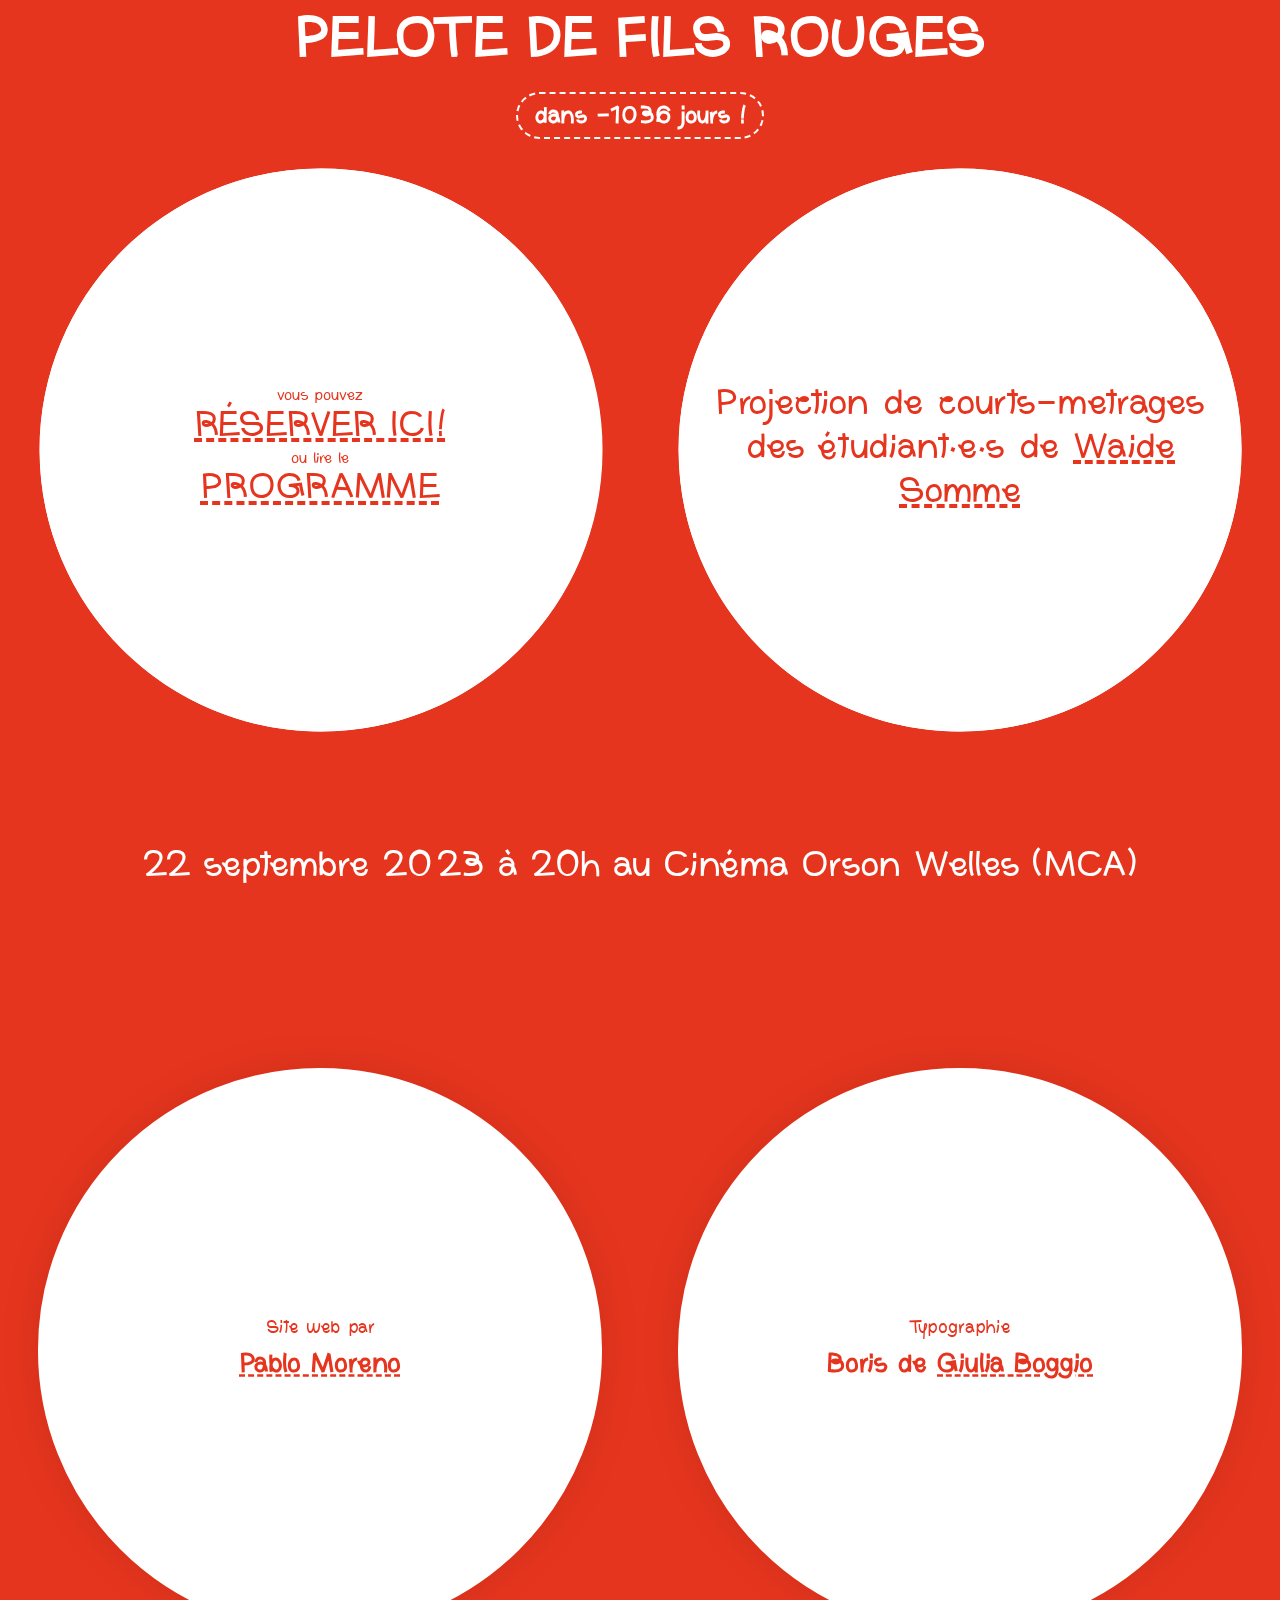
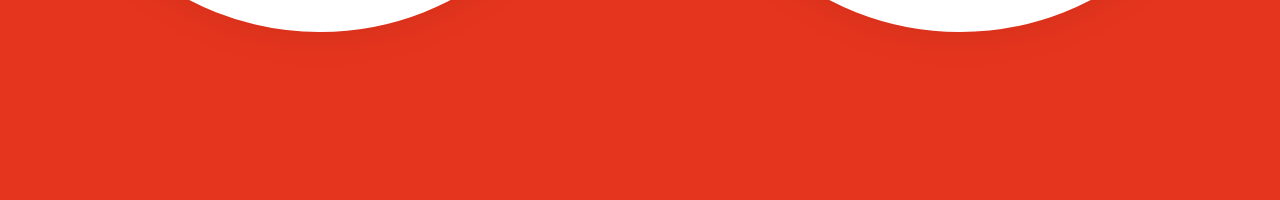
==== index.html @ 4835de4a "new" ====
<!DOCTYPE html>
<html lang="en">

<head>
    <meta charset="UTF-8">
    <meta http-equiv="X-UA-Compatible" content="IE=edge">
    <meta name="viewport" content="width=device-width, initial-scale=1.0">
    <title>Pelote de fils rouges</title>

    <link rel="stylesheet" href="assets/css/normalize.css">
    <link rel="stylesheet" href="assets/css/style.css">
</head>

<body>

    <div class="line one"></div>
    <div class="line two"></div>
    
    <!-- <div class="need-rotation">
        <img src="assets/rotate.png">
    </div> -->

    <h1><a href="#top">Pelote de fils rouges</a>
    <br>
    <span id="demo">dans <span id="count"></span> jours !</h1>

    <h2>
        22 septembre 2023 à 20h au <a href="https://goo.gl/maps/FtnqiNvVgiZJjsDT9">Cinéma Orson Welles (MCA)</a></h2>
    
    <div class="box overlayg">
    </div>

    <div class="box overlayd">
    </div>


    <div class="block big">

        <div class="cote gauche">
            vous pouvez <a href="https://www.eventbrite.fr/e/billets-carte-blanche-waide-somme-713005728327" target="_blank" style="font-size: 3vw;" id="rsvp">RÉSERVER ICI!</a> ou lire le <a style="font-size: 3vw;" id="prog">PROGRAMME</a>
        </div>
        <div class="cote droite">
            <p style="font-size: 3vw;">
                Projection de courts-metrages des étudiant·e·s de <a href="https://waide-somme.fr" target="_blank">Waide
                    Somme</a>
            </p>
        </div>

    </div>

    <div class="inside"></div>

    <div class="block final">

        <div class="cote gauche">
            <p>Site web par</p>
            <h4><a href="https://pablo.energy/" target="_blank">Pablo Moreno</a></h4>
 
        </div>
        <div class="cote droite ">
            <p>Typographie</p>
            <h4>Boris de <a href="https://giuliaboggio.xyz/" target="_blank">Giulia Boggio</a></h4>
        </div>

    </div>


    <script id="script" src="assets/js/script.js"></script>
    <script id="script" src="assets/js/import.js"></script>
    <script id="script" src="assets/js/mobile-height.js"></script>

</body>

</html>
---- assets/css/style.css ----
@font-face {
    font-family: 'boris';
    src: url('../fonts/boris-webfont.woff2') format('woff2'),
        url('../fonts/boris-webfont.woff') format('woff');
    font-weight: normal;
    font-style: normal;

}

:root {
    --spacing-l: 30px;
    --spacing-m: 20px;
    --spacing-s: 10px;

    --color-primary: #E6351E;

    --radius-soft: 10px;
    --radius-hard: 20px;

    --font-super: 4rem;
    --font-big: 1.7rem;
    --font-normal: 1.5rem;
    --font-small: 1.2rem;

}

html,
body,
div,
p {
    margin: 0;
    padding: 0;
    border: 0;
    outline: 0;
    vertical-align: baseline;
    /* scrollbar-width: none; */
    color: var(--color-primary);
}

body {
    background-color: var(--color-primary);
}

body::-webkit-scrollbar {
    /* display: none; */
}

html {
    text-rendering: optimizeLegibility;
    scroll-behavior: smooth;
    height: 100%;
    width: 100%;
    overflow: scroll;
    overflow-x: hidden;
    font-family: 'boris', Arial, Helvetica, sans-serif;
}

* {
    -webkit-box-sizing: border-box;
    box-sizing: border-box;
}

a {
    text-decoration: underline;
    color: inherit;
    display: inline;
    -webkit-text-decoration-style: dashed;
    text-decoration-style: dashed;
}

a:hover {
    color: inherit;
    -webkit-animation: clignottement .1s infinite linear;
    animation: clignottement .1s infinite linear;
}

@-webkit-keyframes clignottement {
    0% {
        color: var(--color-primary);
    }

    100% {
        color: white;
    }
}

@keyframes clignottement {
    0% {
        color: var(--color-primary);
    }

    100% {
        color: white;
    }
}


/* TITRES */
h1 {
    position: fixed;
    width: 100%;
    text-align: center;
    margin: 0;
    top: var(--spacing-s);
    text-transform: uppercase;
    color: white;
    text-decoration: none;
    z-index: 3;

    font-size: 4.5vw;

    text-shadow: 0 0 3px var(--color-primary);
}

h1>a,
h2>a {
    text-decoration: none;
}

h2 {
    position: fixed;
    width: 100%;
    text-align: center;
    margin: 0;
    bottom: var(--spacing-s);
    font-weight: 100;
    text-decoration: none;
    color: white;
    z-index: 3;

    font-size: 3vw;
    text-shadow: 0 0 2px var(--color-primary);

}

h3 {
    margin: 0;
    text-align: center;
    /* text-transform: uppercase; */
    font-size: 1.7rem;
}


h4 {
    margin: 0;
    text-align: center;
    font-size: 1.7rem;
}


/* MISCELANIOUS */
small {
    margin: 5px 0 var(--spacing-s) 0;
    border: 1px dashed var(--color-primary);
    border-radius: 999px;
    padding: 8px 10px 5px 10px;
    opacity: 1;
    text-align: center;
    max-width: 400px;

    font-size: 1rem;
}

P {
    text-align: center;
    width: 9 0%;
    font-size: 1.2rem;

}

.gauche img {
    width: 100%;
    border-radius: 50%;
    height: 100%;
    -o-object-fit: cover;
    object-fit: cover;
}

.filtre-nb {
    filter: grayscale(100%) sepia(100%) hue-rotate(300deg);
}

.center {
    text-align: center;
}

.mood {
    height: 15px;
    width: 15px;
    background-color: grey;
    border-radius: 50%;
}

.final p {
    margin-bottom: var(--spacing-s) !important;
}

#demo {
    font-size: 1.5rem !important;
    border: 2px dashed white;
    border-radius: 999px;
    padding: 11px 16px 8px 16px;
    font-size: 3vw;
    margin: 20px 0;
    z-index: 1;
    text-transform: lowercase !important;

    background-color: var(--color-primary);
    box-shadow: 0 0 3px var(--color-primary);

}

/* OVERLAYS */
.box {
    margin: auto;
    position: fixed;
    width: 50vw;
    height: calc(var(--vh, 1vh) * 100);
    display: -webkit-box;
    display: -ms-flexbox;
    display: flex;
    background-color: transparent;
    -webkit-box-align: center;
    -ms-flex-align: center;
    align-items: center;
    pointer-events: none;

    background-image: url(../red_vert.svg);
    background-position: center;
    background-size: cover;

    z-index: 2;

}

.hide {
    display: none;
}

.show {
    display: block !important;
}

.overlayd {
    right: 0;
    width: calc(50vw + 1px);
}

.overlayg {
    left: 0;
    width: calc(50vw + 1px);
}



/* BLOCKS */

.block {
    display: -webkit-box;
    display: -ms-flexbox;
    display: flex;
    height: calc(var(--vh, 1vh) * 100);
    width: 100vw;

    -ms-flex-line-pack: center;

    align-content: center;

    -ms-flex-pack: distribute;

    justify-content: space-around;
    -webkit-box-align: center;
    -ms-flex-align: center;
    align-items: center;

    z-index: 1;
    position: relative;
}

.cote {
    height: 44vw;
    width: 44vw;
    display: -webkit-box;
    display: -ms-flexbox;
    display: flex;
    -webkit-box-orient: vertical;
    -webkit-box-direction: normal;
    -ms-flex-direction: column;
    flex-direction: column;
    -webkit-box-align: center;
    -ms-flex-align: center;
    align-items: center;
    -webkit-box-pack: center;
    -ms-flex-pack: center;
    justify-content: center;
    border-radius: 50%;
    background-color: white;
    border: 2px solid white;
    -webkit-box-shadow: 0 0px 40px hsla(0, 0%, 0%, 0.1);
    box-shadow: 0 0px 40px hsla(0, 0%, 0%, 0.1);

}

.gauche {}

.droite {
    padding: 30px;
}

.turn {
    -webkit-animation: tourning 4s linear infinite;
    animation: tourning 4s linear infinite;
}

@-webkit-keyframes tourning {
    0% {
        -webkit-transform: rotate(0);
        transform: rotate(0);
    }

    100% {
        -webkit-transform: rotate(360deg);
        transform: rotate(360deg);
    }
}

@keyframes tourning {
    0% {
        -webkit-transform: rotate(0);
        transform: rotate(0);
    }

    100% {
        -webkit-transform: rotate(360deg);
        transform: rotate(360deg);
    }
}


/* LIGNES */

.line {
    position: fixed;
    z-index: 0;
    height: calc(var(--vh, 1vh) * 100);
    width: 2px;
    top: 0;
    /* background-color: white; */
    border: 1.5px dashed white;

    /* display: none; */
}

.one {
    top: 0;
    left: 25vw;
}

.two {
    top: 0;
    right: 25vw;
}

.three {
    height: 2px;
    width: 100vw;
    top: calc(var(--vh, 1vh) * 50);
    left: 0;
}


/* ROTATION SCREEN */
.need-rotation {
    position: fixed;
    width: 100vw;
    height: calc(var(--vh, 1vh) * 100);
    background-color: rgba(0, 0, 0, 0.8);
    -webkit-backdrop-filter: blur(10px);
    backdrop-filter: blur(10px);
    -webkit-box-align: center;
    -ms-flex-align: center;
    align-items: center;
    display: -webkit-box;
    display: -ms-flexbox;
    display: flex;
    -webkit-box-pack: center;
    -ms-flex-pack: center;
    justify-content: center;
    z-index: 999;

    display: none;
}

.need-rotation img {
    width: 50%;
    max-width: 180px;
}




@media screen and (max-width: 750px) and (orientation:portrait) {
    .need-rotation {
        display: -webkit-box !important;
        display: -ms-flexbox !important;
        display: flex !important;
    }
}

@media screen and (max-width: 750px) and (orientation:landscape) {
    .need-rotation {
        display: none !important;
    }
}



.options {
    position: fixed;
    top: 10px;
    left: 10px;
    background-color: rgba(255, 255, 255, 0.584);
    border: 2px solid grey;
    z-index: 999;
    padding: 5px;
    color: black;
    font-family: sans-serif;
    font-size: 70%;
    opacity: .6;
    border-radius: 5px;

    display: flex;
    flex-direction: column;
    gap: 5px;
}

#close {
    position: absolute;
    right: 5px;
    top: 5px;
}

#close:hover {
    text-decoration: underline;
    cursor: pointer;
}

.options:hover {
    opacity: 1;
}
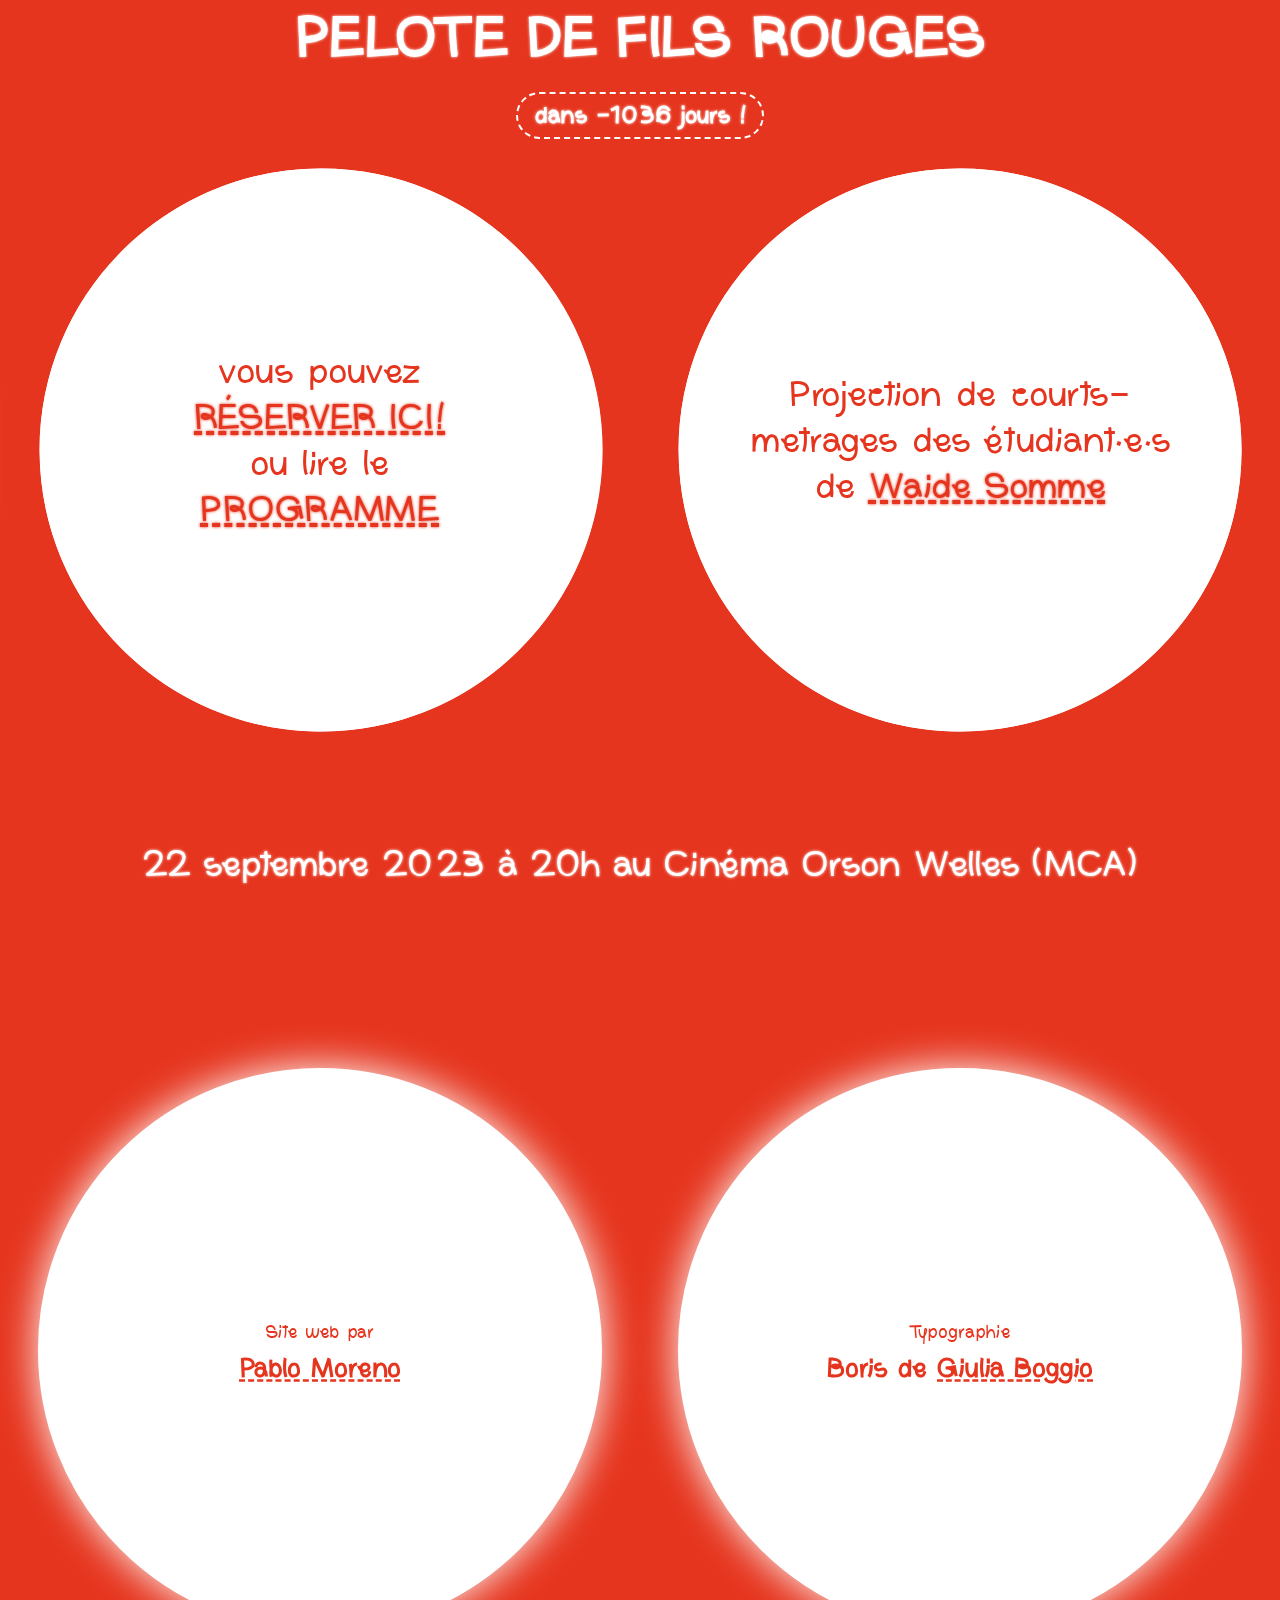
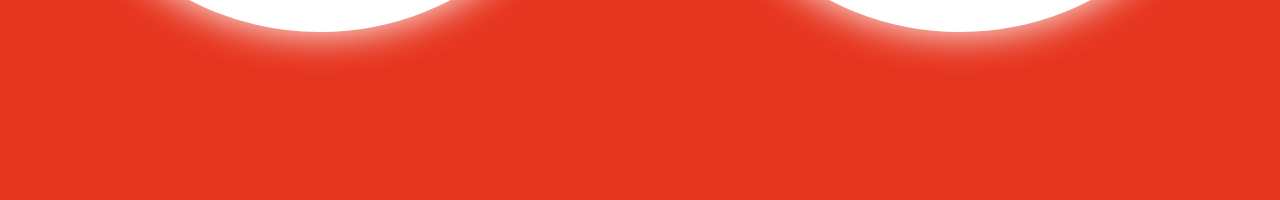
==== commit b48ad4b9: "updatede" ====
--- a/index.html
+++ b/index.html
@@ -5,57 +5,78 @@
     <meta charset="UTF-8">
     <meta http-equiv="X-UA-Compatible" content="IE=edge">
     <meta name="viewport" content="width=device-width, initial-scale=1.0">
-    <title>Pelote de fils rouges</title>
+
+    <title>Pelote de Fils Rouges</title>
+    <meta name="title" content="Pelote de Fils Rouges">
+    <meta name="description" content="Projection de courts-metrages des étudiant·e·s de Waide Somme le 22/09/23 à la MCA d'Amiens.">
+    <meta name="author" content="Pablo Moreno">
+    <link rel="canonical" href="https://fils-rouges.online">
+
+    <link rel="apple-touch-icon" sizes="180x180" href="/apple-touch-icon.png">
+    <link rel="icon" type="image/png" sizes="32x32" href="/favicon-32x32.png">
+    <link rel="icon" type="image/png" sizes="16x16" href="/favicon-16x16.png">
+    <link rel="manifest" href="/site.webmanifest">
+    <link rel="mask-icon" href="/safari-pinned-tab.svg" color="#5bbad5">
+    <meta name="msapplication-TileColor" content="#da532c">
+    <meta name="theme-color" content="#ffffff">
 
     <link rel="stylesheet" href="assets/css/normalize.css">
     <link rel="stylesheet" href="assets/css/style.css">
+
+    <script data-goatcounter="https://fils-rouges.goatcounter.com/count" async src="//gc.zgo.at/count.js"></script>
 </head>
 
 <body>
 
+    <div class="box overlayg"></div>
+    <div class="box overlayd"></div>
     <div class="line one"></div>
     <div class="line two"></div>
-    
-    <!-- <div class="need-rotation">
+
+    <div class="need-rotation">
         <img src="assets/rotate.png">
-    </div> -->
+    </div>
 
-    <h1><a href="#top">Pelote de fils rouges</a>
-    <br>
-    <span id="demo">dans <span id="count"></span> jours !</h1>
+    <h1>
+        <a href="#top">Pelote de fils rouges</a>
+        <br>
+        <span id="demo">dans <span id="count"></span> jours !
+    </h1>
 
     <h2>
-        22 septembre 2023 à 20h au <a href="https://goo.gl/maps/FtnqiNvVgiZJjsDT9">Cinéma Orson Welles (MCA)</a></h2>
-    
-    <div class="box overlayg">
-    </div>
+        22 septembre 2023 à 20h au <a href="https://goo.gl/maps/FtnqiNvVgiZJjsDT9">Cinéma Orson Welles (MCA)</a>
+    </h2>
 
-    <div class="box overlayd">
+    <div class="block big">
+        <div class="cote gauche">
+            <p style="font-size: 3vw;"> vous pouvez
+                <br> <a href="https://www.eventbrite.fr/e/billets-carte-blanche-waide-somme-713005728327" target="_blank" style="font-size: 3vw;" id="rsvp">RÉSERVER ICI!</a> 
+                <br> ou lire le 
+                <br> <a style="font-size: 3vw;" id="prog">PROGRAMME</a>
+            </p>
+        </div>
+
+        <div class="cote droite">
+            <p style="font-size: 3vw;">
+                Projection de courts-metrages des étudiant·e·s de <a href="https://waide-somme.fr" target="_blank">Waide Somme</a>
+            </p>
+        </div>
     </div>
 
 
-    <div class="block big">
 
-        <div class="cote gauche">
-            vous pouvez <a href="https://www.eventbrite.fr/e/billets-carte-blanche-waide-somme-713005728327" target="_blank" style="font-size: 3vw;" id="rsvp">RÉSERVER ICI!</a> ou lire le <a style="font-size: 3vw;" id="prog">PROGRAMME</a>
-        </div>
-        <div class="cote droite">
-            <p style="font-size: 3vw;">
-                Projection de courts-metrages des étudiant·e·s de <a href="https://waide-somme.fr" target="_blank">Waide
-                    Somme</a>
-            </p>
-        </div>
-
-    </div>
 
     <div class="inside"></div>
+
+
+
 
     <div class="block final">
 
         <div class="cote gauche">
             <p>Site web par</p>
             <h4><a href="https://pablo.energy/" target="_blank">Pablo Moreno</a></h4>
- 
+
         </div>
         <div class="cote droite ">
             <p>Typographie</p>
--- a/assets/css/style.css
+++ b/assets/css/style.css
@@ -13,6 +13,7 @@
     --spacing-s: 10px;
 
     --color-primary: #E6351E;
+    --color-secondary: white;
 
     --radius-soft: 10px;
     --radius-hard: 20px;
@@ -74,13 +75,22 @@
     animation: clignottement .1s infinite linear;
 }
 
+p {
+    text-align: center;
+    width: 90%;
+    font-size: 1.2rem;
+    line-height: 1.2;
+    margin: 8px 0 20px 0;
+}
+
+
 @-webkit-keyframes clignottement {
     0% {
         color: var(--color-primary);
     }
 
     100% {
-        color: white;
+        color: var(--color-secondary);
     }
 }
 
@@ -90,7 +100,7 @@
     }
 
     100% {
-        color: white;
+        color: var(--color-secondary);
     }
 }
 
@@ -103,13 +113,14 @@
     margin: 0;
     top: var(--spacing-s);
     text-transform: uppercase;
-    color: white;
+    color: var(--color-secondary);
     text-decoration: none;
     z-index: 3;
 
     font-size: 4.5vw;
 
     text-shadow: 0 0 3px var(--color-primary);
+    text-shadow: 0 0 3px var(--color-secondary);
 }
 
 h1>a,
@@ -125,12 +136,13 @@
     bottom: var(--spacing-s);
     font-weight: 100;
     text-decoration: none;
-    color: white;
+    color: var(--color-secondary);
     z-index: 3;
 
     font-size: 3vw;
     text-shadow: 0 0 2px var(--color-primary);
 
+    text-shadow: 0 0 3px var(--color-secondary);
 }
 
 h3 {
@@ -149,9 +161,13 @@
 
 
 /* MISCELANIOUS */
+.big a {
+    text-shadow: 0 0 3px var(--color-primary);
+}
+
 small {
-    margin: 5px 0 var(--spacing-s) 0;
-    border: 1px dashed var(--color-primary);
+    /*! margin: 5px 0 var(--spacing-s) 0; */
+    /* border: 1px dashed var(--color-primary); */
     border-radius: 999px;
     padding: 8px 10px 5px 10px;
     opacity: 1;
@@ -161,10 +177,18 @@
     font-size: 1rem;
 }
 
-P {
-    text-align: center;
-    width: 9 0%;
-    font-size: 1.2rem;
+.lien {
+    margin-top: 5px;
+    border: 1px dashed var(--color-primary);
+    border-radius: 999px;
+    padding: 5px 10px 4px 10px;
+    text-decoration: none;
+    display: none;
+}
+
+.lien:hover {
+    background-color: var(--color-primary);
+    color: var(--color-secondary);
 
 }
 
@@ -197,7 +221,7 @@
 
 #demo {
     font-size: 1.5rem !important;
-    border: 2px dashed white;
+    border: 2px dashed var(--color-secondary);
     border-radius: 999px;
     padding: 11px 16px 8px 16px;
     font-size: 3vw;
@@ -206,7 +230,7 @@
     text-transform: lowercase !important;
 
     background-color: var(--color-primary);
-    box-shadow: 0 0 3px var(--color-primary);
+    text-shadow: 0 0 3px var(--color-secondary);
 
 }
 
@@ -275,6 +299,7 @@
 
     z-index: 1;
     position: relative;
+    /*! text-shadow: 0 0 1px red; */
 }
 
 .cote {
@@ -294,17 +319,19 @@
     -ms-flex-pack: center;
     justify-content: center;
     border-radius: 50%;
-    background-color: white;
-    border: 2px solid white;
+    background-color: var(--color-secondary);
+    border: 2px solid var(--color-secondary);
     -webkit-box-shadow: 0 0px 40px hsla(0, 0%, 0%, 0.1);
-    box-shadow: 0 0px 40px hsla(0, 0%, 0%, 0.1);
-
+    box-shadow: 0 0px 40px var(--color-secondary);
+
+    /*! text-shadow: 0 0 3px var(--color-secondary); */
+    /*! filter: blur(0px); */
 }
 
 .gauche {}
 
 .droite {
-    padding: 30px;
+    padding: 20px;
 }
 
 .turn {
@@ -345,8 +372,8 @@
     height: calc(var(--vh, 1vh) * 100);
     width: 2px;
     top: 0;
-    /* background-color: white; */
-    border: 1.5px dashed white;
+    /* background-color: var(--color-secondary); */
+    border: 1.5px dashed var(--color-secondary);
 
     /* display: none; */
 }
@@ -398,7 +425,6 @@
 
 
 
-
 @media screen and (max-width: 750px) and (orientation:portrait) {
     .need-rotation {
         display: -webkit-box !important;
@@ -411,40 +437,8 @@
     .need-rotation {
         display: none !important;
     }
-}
-
-
-
-.options {
-    position: fixed;
-    top: 10px;
-    left: 10px;
-    background-color: rgba(255, 255, 255, 0.584);
-    border: 2px solid grey;
-    z-index: 999;
-    padding: 5px;
-    color: black;
-    font-family: sans-serif;
-    font-size: 70%;
-    opacity: .6;
-    border-radius: 5px;
-
-    display: flex;
-    flex-direction: column;
-    gap: 5px;
-}
-
-#close {
-    position: absolute;
-    right: 5px;
-    top: 5px;
-}
-
-#close:hover {
-    text-decoration: underline;
-    cursor: pointer;
-}
-
-.options:hover {
-    opacity: 1;
-}+    #demo {
+        font-size: 1.1rem !important;
+    }
+    
+}
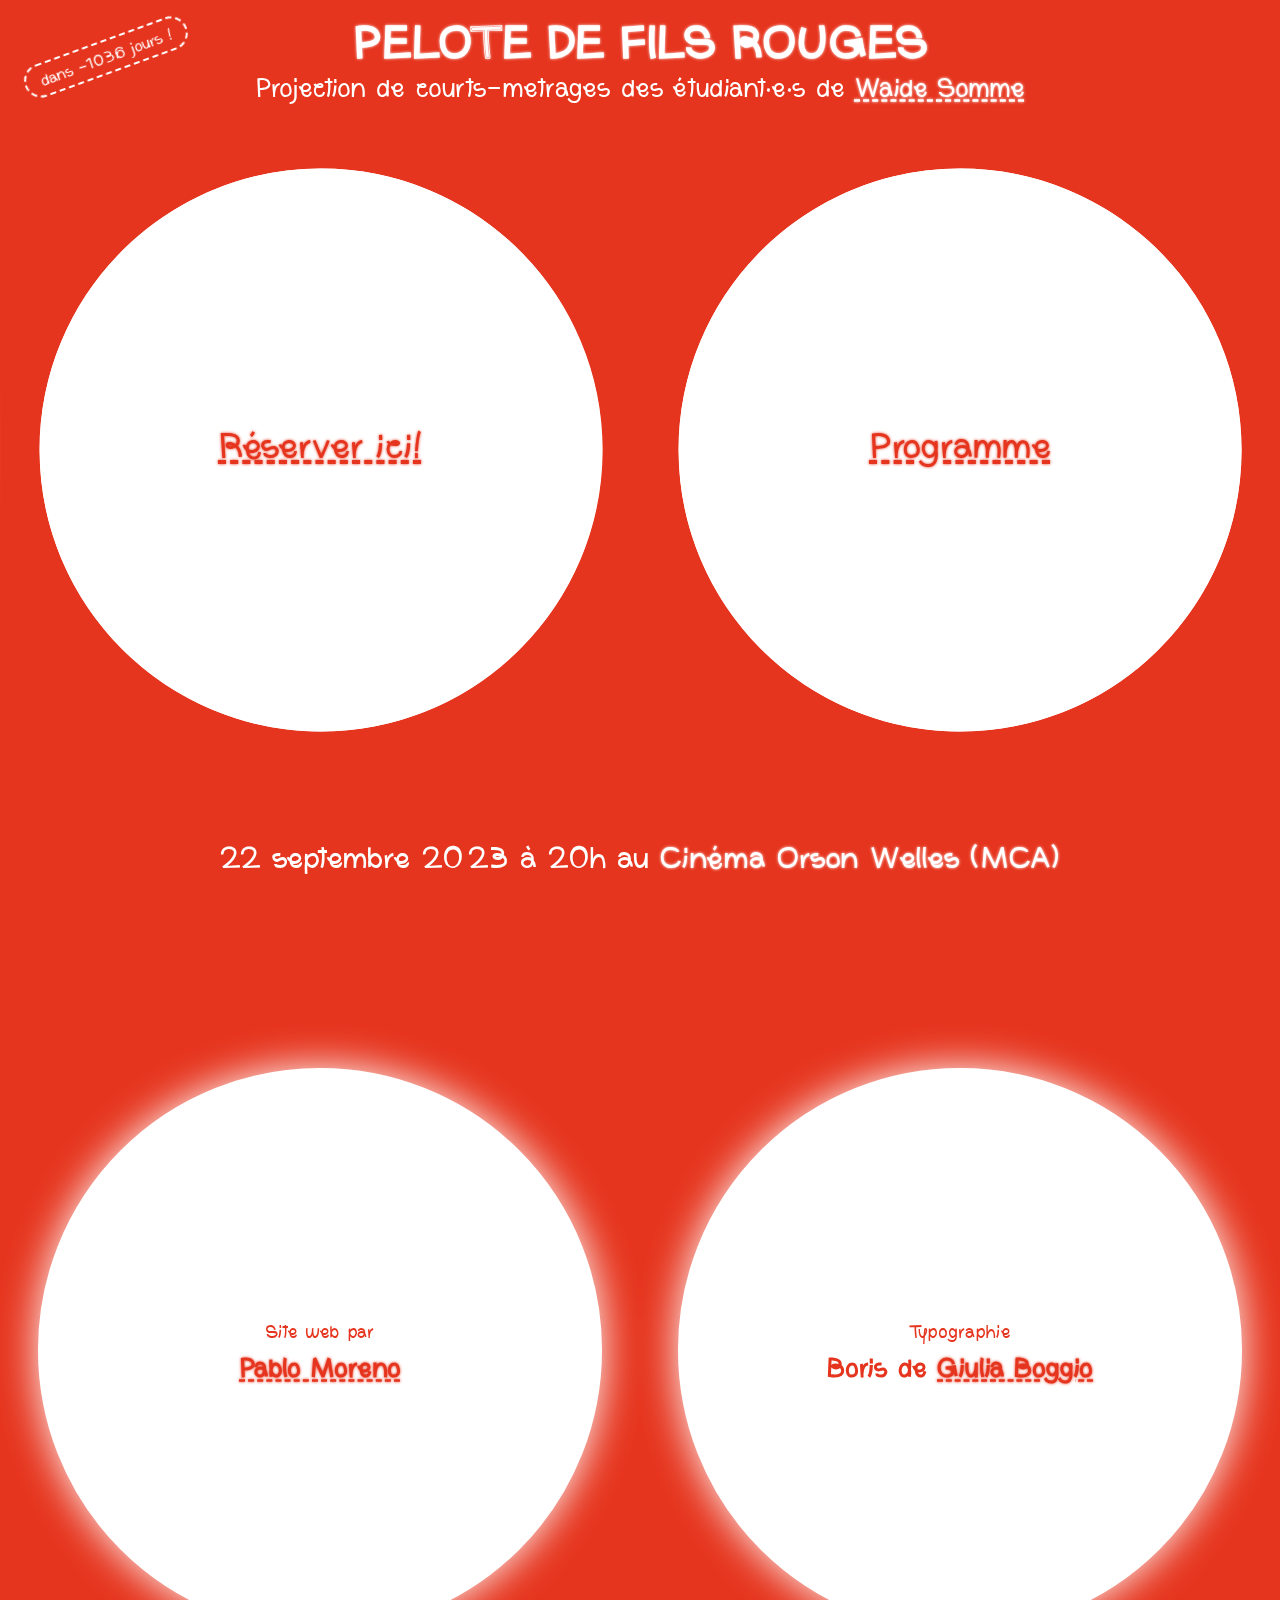
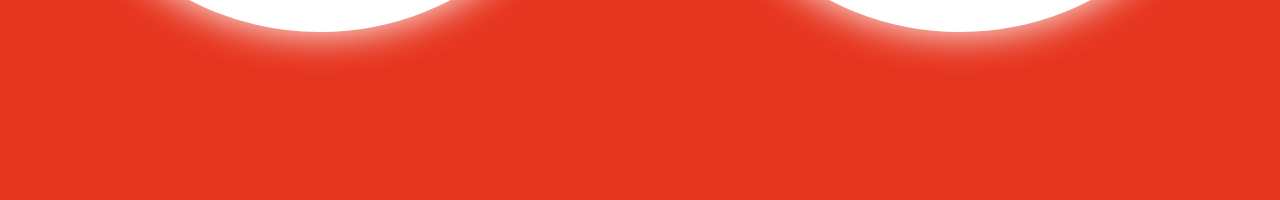
==== commit 3962d3db: "upload" ====
--- a/index.html
+++ b/index.html
@@ -8,7 +8,8 @@
 
     <title>Pelote de Fils Rouges</title>
     <meta name="title" content="Pelote de Fils Rouges">
-    <meta name="description" content="Projection de courts-metrages des étudiant·e·s de Waide Somme le 22/09/23 à la MCA d'Amiens.">
+    <meta name="description"
+        content="Projection de courts-metrages des étudiant·e·s de Waide Somme le 22/09/23 à la MCA d'Amiens.">
     <meta name="author" content="Pablo Moreno">
     <link rel="canonical" href="https://fils-rouges.online">
 
@@ -33,43 +34,45 @@
     <div class="line one"></div>
     <div class="line two"></div>
 
-    <div class="need-rotation">
-        <img src="assets/rotate.png">
+    <span id="demo">dans <span id="count"></span> jours !</span>
+
+    <a class="close">⟡</a>
+
+    <div class="infoRotation">
+        <span>Pour voir les informations</span>
+        <img src="assets/rotateRED.png">
     </div>
 
-    <h1>
-        <a href="#top">Pelote de fils rouges</a>
-        <br>
-        <span id="demo">dans <span id="count"></span> jours !
-    </h1>
+    <div class="programme">
+        <h1 id="titreProg"><a>Pelote de fils rouges</a></h1>
+        <span>Programme de la séance</span>
+        <div class="table"></div>
+    </div>
 
-    <h2>
-        22 septembre 2023 à 20h au <a href="https://goo.gl/maps/FtnqiNvVgiZJjsDT9">Cinéma Orson Welles (MCA)</a>
+    <div class="topHead">
+        <h1><a href="#top">Pelote de fils rouges</a></h1>
+        <span>Projection de courts-metrages des étudiant·e·s de <a href="https://waide-somme.fr" target="_blank">Waide Somme</a></span>
+    </div>
+
+    <h2>22 septembre 2023 à 20h au <a href="https://goo.gl/maps/FtnqiNvVgiZJjsDT9" target="_blank">Cinéma Orson Welles (MCA)</a>
     </h2>
 
-    <div class="block big">
+    <div class="block big" style="font-size: 3vw;">
         <div class="cote gauche">
-            <p style="font-size: 3vw;"> vous pouvez
-                <br> <a href="https://www.eventbrite.fr/e/billets-carte-blanche-waide-somme-713005728327" target="_blank" style="font-size: 3vw;" id="rsvp">RÉSERVER ICI!</a> 
-                <br> ou lire le 
-                <br> <a style="font-size: 3vw;" id="prog">PROGRAMME</a>
-            </p>
+            <a id="rsvp" href="https://www.eventbrite.fr/e/billets-carte-blanche-waide-somme-713005728327"
+                target="_blank">Réserver ici!</a>
         </div>
 
         <div class="cote droite">
-            <p style="font-size: 3vw;">
-                Projection de courts-metrages des étudiant·e·s de <a href="https://waide-somme.fr" target="_blank">Waide Somme</a>
+            <a id="prog">Programme</a>
+            <p class="progInfo">
+                <span>Pour voir le programme de la séance<br>
+                <img src="assets/rotateRED.png">
             </p>
         </div>
     </div>
 
-
-
-
     <div class="inside"></div>
-
-
-
 
     <div class="block final">
 
--- a/assets/css/style.css
+++ b/assets/css/style.css
@@ -40,6 +40,7 @@
 
 body {
     background-color: var(--color-primary);
+    overflow: hidden;
 }
 
 body::-webkit-scrollbar {
@@ -73,6 +74,7 @@
     color: inherit;
     -webkit-animation: clignottement .1s infinite linear;
     animation: clignottement .1s infinite linear;
+    cursor: pointer;
 }
 
 p {
@@ -107,25 +109,19 @@
 
 /* TITRES */
 h1 {
-    position: fixed;
-    width: 100%;
-    text-align: center;
+    text-transform: uppercase;
+    color: var(--color-secondary);
+    text-decoration: none;
     margin: 0;
-    top: var(--spacing-s);
-    text-transform: uppercase;
-    color: var(--color-secondary);
-    text-decoration: none;
-    z-index: 3;
-
-    font-size: 4.5vw;
-
-    text-shadow: 0 0 3px var(--color-primary);
+
+    font-size: 3rem;
     text-shadow: 0 0 3px var(--color-secondary);
 }
 
 h1>a,
 h2>a {
     text-decoration: none;
+    text-shadow: 0 0 3px var(--color-secondary);
 }
 
 h2 {
@@ -133,16 +129,13 @@
     width: 100%;
     text-align: center;
     margin: 0;
-    bottom: var(--spacing-s);
+    bottom: var(--spacing-m);
     font-weight: 100;
     text-decoration: none;
     color: var(--color-secondary);
     z-index: 3;
 
-    font-size: 3vw;
-    text-shadow: 0 0 2px var(--color-primary);
-
-    text-shadow: 0 0 3px var(--color-secondary);
+    font-size: 2rem;
 }
 
 h3 {
@@ -159,9 +152,136 @@
     font-size: 1.7rem;
 }
 
+.programme h1 {
+    width: 100%;
+    text-align: center;
+    margin: var(--spacing-m) 0 0px 0;
+}
+
+.topHead {
+    position: fixed;
+    width: 100%;
+    text-align: center;
+    margin: auto;
+    top: var(--spacing-m);
+    color: var(--color-secondary);
+    text-decoration: none;
+    z-index: 3;
+
+    font-size: 1.7rem;
+    text-shadow: 0 0 3px var(--color-primary);
+    display: flex;
+    flex-direction: column;
+}
+
+.topHead a {
+    text-shadow: 0 0 3px var(--color-secondary);
+}
+
+#demo {
+    position: fixed;
+    top: 30px;
+    left: 20px;
+    font-size: 1rem;
+    border: 2px dashed var(--color-secondary);
+    border-radius: 999px;
+    padding: 8px 14px 4px 14px;
+    margin: 10px auto;
+    text-transform: lowercase !important;
+    width: fit-content;
+    color: var(--color-secondary);
+    z-index: 99;
+    transform: rotate(-20deg);
+}
 
 /* MISCELANIOUS */
-.big a {
+.programme {
+    z-index: 998;
+    position: fixed;
+    background-color: #E6351E8C;
+    width: 100vw;
+    height: 100vh;
+    padding: 0 0 50px 0;
+    box-sizing: border-box;
+    border: none;
+    backdrop-filter: blur(20px);
+    color: var(--color-secondary);
+    display: grid;
+    font-size: 1.7rem;
+    line-height: 1.2;
+    overflow: scroll;
+    text-align: center;
+
+    display: none;
+    overscroll-behavior: contain;
+
+}
+
+
+.infoRotation,
+.progInfo {
+    display: none;
+}
+
+.close {
+    background-color: var(--color-secondary);
+    color: var(--color-primary);
+    text-shadow: 0 0 3px var(--color-primary);
+    height: 60px;
+    width: fit-content;
+    display: flex;
+    align-content: center;
+    align-items: center;
+    justify-content: center;
+    border-radius: 999px;
+    position: fixed;
+    top: 20px;
+    right: 20px;
+    aspect-ratio: 1;
+    transform: rotate(10deg);
+    box-shadow: 0 0 30px var(--color-secondary);
+    text-decoration: none;
+    font-size: 3rem;
+    z-index: 999;
+
+    opacity: 0;
+    transition: all .5s ease-in-out;
+}
+
+.table {
+    width: 80%;
+    margin: auto;
+}
+
+.TRUE {
+    border: 2px dashed var(--color-secondary);
+    width: fit-content;
+    border-radius: 999px;
+    margin: 5vw 0 3vw 0;
+}
+
+.table>div {
+    display: grid;
+    grid-template-columns: auto 1fr;
+    border-bottom: 2px dashed var(--color-secondary);
+    color: var(--color-secondary);
+    padding: 12px 20px 10px 20px;
+    justify-content: initial;
+    /*! text-align: left; */
+}
+
+.infos {
+    display: grid;
+    color: var(--color-secondary);
+    text-align: left;
+    grid-template-columns: auto auto;
+    justify-content: space-between;
+    padding: 0 10px 0 50px;
+}
+
+
+.big a,
+.final a {
     text-shadow: 0 0 3px var(--color-primary);
 }
 
@@ -219,20 +339,6 @@
     margin-bottom: var(--spacing-s) !important;
 }
 
-#demo {
-    font-size: 1.5rem !important;
-    border: 2px dashed var(--color-secondary);
-    border-radius: 999px;
-    padding: 11px 16px 8px 16px;
-    font-size: 3vw;
-    margin: 20px 0;
-    z-index: 1;
-    text-transform: lowercase !important;
-
-    background-color: var(--color-primary);
-    text-shadow: 0 0 3px var(--color-secondary);
-
-}
 
 /* OVERLAYS */
 .box {
@@ -328,7 +434,9 @@
     /*! filter: blur(0px); */
 }
 
-.gauche {}
+.big .gauche {
+    padding: 20px;
+}
 
 .droite {
     padding: 20px;
@@ -426,19 +534,87 @@
 
 
 @media screen and (max-width: 750px) and (orientation:portrait) {
-    .need-rotation {
-        display: -webkit-box !important;
-        display: -ms-flexbox !important;
-        display: flex !important;
+    .programme {
+        display: block !important;
+        font-size: 1rem;
+    }
+
+    .table {
+        width: 90%;
+    }
+
+    .infoRotation {
+        display: flex;
+        position: fixed;
+        bottom: 15px;
+        left: 50vw;
+        color: var(--color-primary);
+        transform: translateX(-50%);
+        align-items: center;
+        background-color: var(--color-secondary);
+        border-radius: 999px;
+        text-align: center;
+        justify-content: center;
+        padding: 8px 15px 5px 15px;
+        z-index: 999;
+    }
+
+    .infoRotation span {
+        width: max-content;
+        margin-right: 10px;
+        line-height: 1;
+    }
+
+    .infoRotation img {
+        width: 25px;
+    }
+
+    .infos {
+        grid-template-columns: auto;
+    }
+
+    .close {
+        display: none !important;
     }
 }
 
 @media screen and (max-width: 750px) and (orientation:landscape) {
-    .need-rotation {
+
+    .topHead {
+        top: var(--spacing-s) !important;
+    }
+
+    h2 {
+        bottom: var(--spacing-s) !important;
+    }
+
+    .programme {
+        display: none;
+    }
+
+    #demo {
+        top: 20px;
+        left: 10px;
+    }
+
+    .close {
         display: none !important;
     }
-    #demo {
-        font-size: 1.1rem !important;
-    }
-    
-}
+
+    #prog {
+        display: none !important;
+    }
+
+    .progInfo {
+        display: block !important;
+    }
+
+    .progInfo img {
+        width: 30px;
+        margin-top: 10px;
+    }
+
+    .block {
+        margin-bottom: 50px;
+    }
+}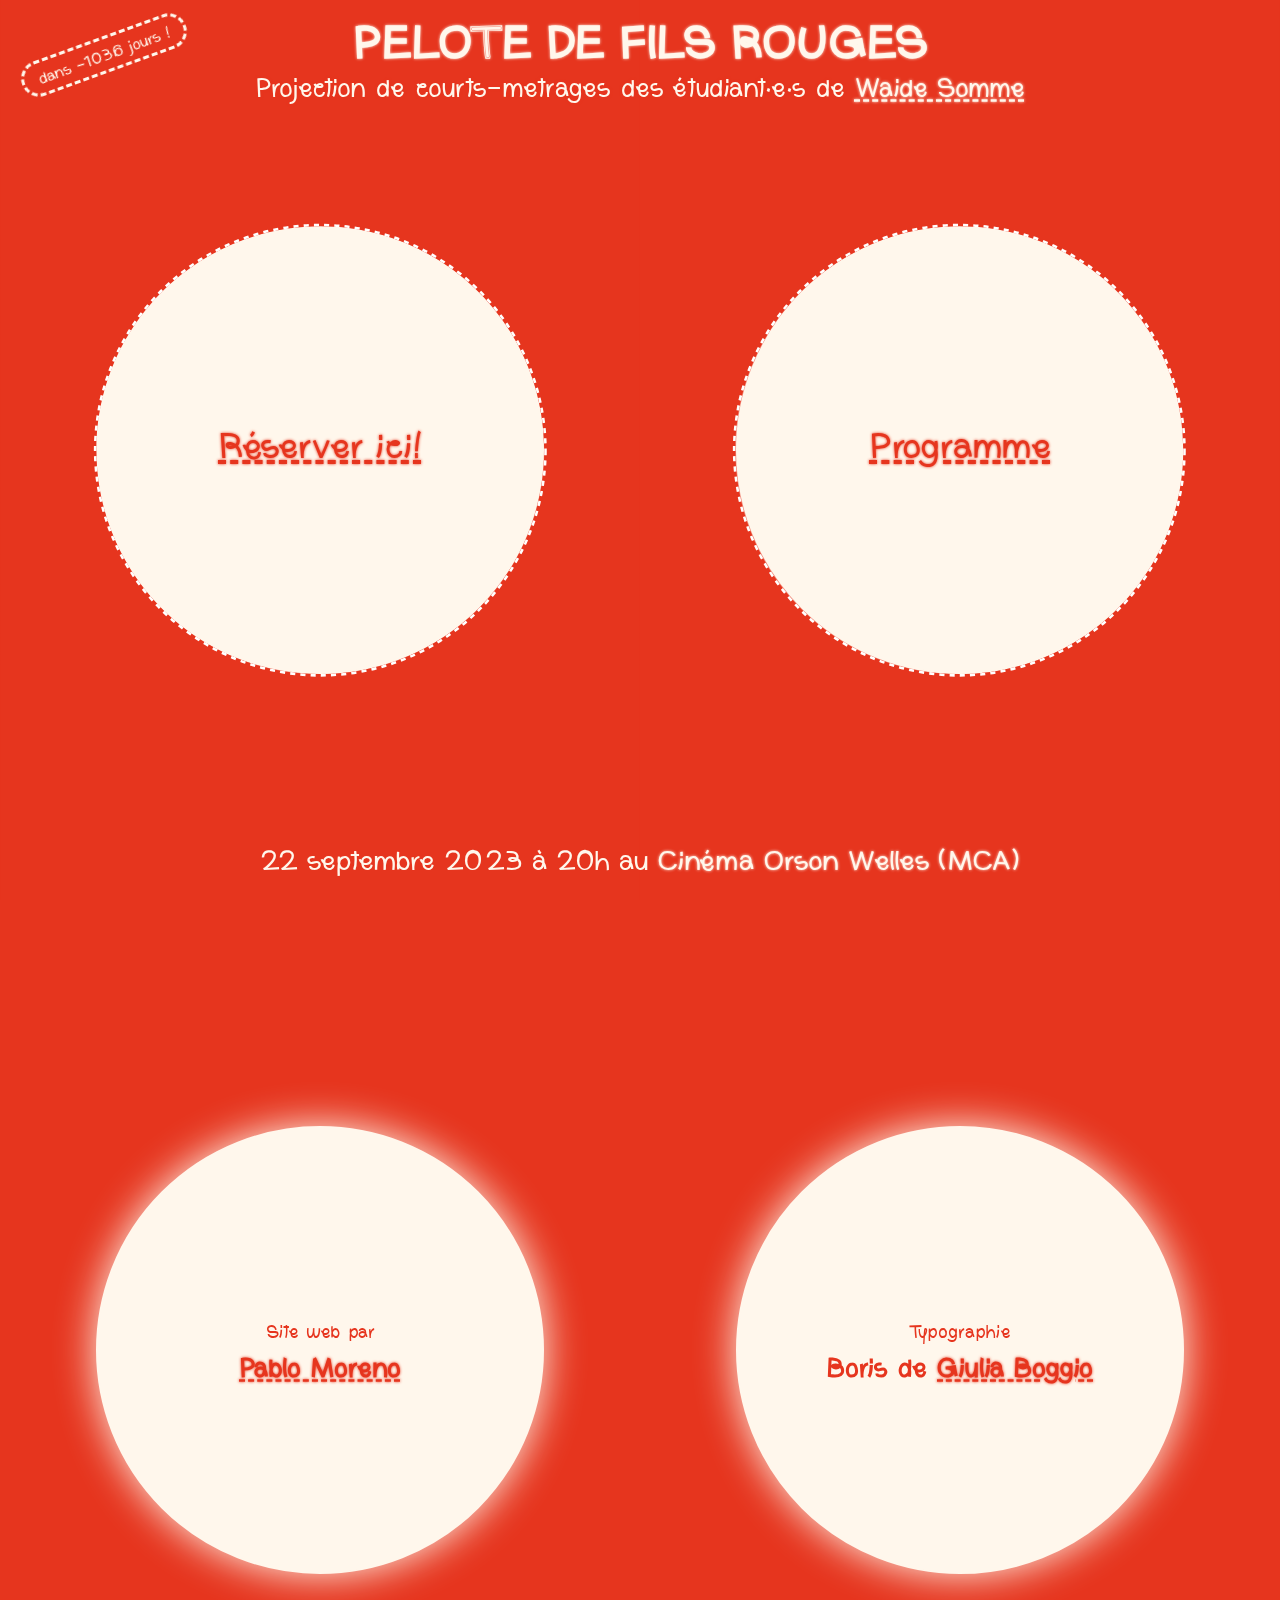
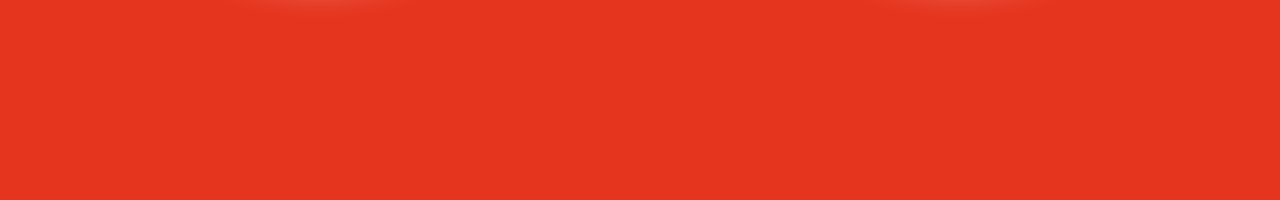
==== commit 53f0861c: "okkk" ====
--- a/index.html
+++ b/index.html
@@ -25,6 +25,7 @@
     <link rel="stylesheet" href="assets/css/style.css">
 
     <script data-goatcounter="https://fils-rouges.goatcounter.com/count" async src="//gc.zgo.at/count.js"></script>
+
 </head>
 
 <body>
@@ -34,13 +35,13 @@
     <div class="line one"></div>
     <div class="line two"></div>
 
-    <span id="demo">dans <span id="count"></span> jours !</span>
+    <span class="moovingBorder" id="demo">dans <span id="count"></span> jours !</span>
 
-    <a class="close">⟡</a>
+    <a class="close">❡</a>
 
     <div class="infoRotation">
         <span>Pour voir les informations</span>
-        <img src="assets/rotateRED.png">
+        <img src="assets/rotateBROW.png">
     </div>
 
     <div class="programme">
@@ -66,8 +67,8 @@
         <div class="cote droite">
             <a id="prog">Programme</a>
             <p class="progInfo">
-                <span>Pour voir le programme de la séance<br>
-                <img src="assets/rotateRED.png">
+                <span>Pour voir le programme de la séance 
+                <img src="assets/rotateBROW.png">
             </p>
         </div>
     </div>
@@ -90,7 +91,7 @@
 
 
     <script id="script" src="assets/js/script.js"></script>
-    <script id="script" src="assets/js/import.js"></script>
+    <script id="script" src="assets/js/import.js" crossorigin="anonymous"></script>
     <script id="script" src="assets/js/mobile-height.js"></script>
 
 </body>
--- a/assets/css/style.css
+++ b/assets/css/style.css
@@ -12,8 +12,9 @@
     --spacing-m: 20px;
     --spacing-s: 10px;
 
+    /* --color-primary: #890000; */
     --color-primary: #E6351E;
-    --color-secondary: white;
+    --color-secondary: #fff7ec;
 
     --radius-soft: 10px;
     --radius-hard: 20px;
@@ -112,7 +113,8 @@
     text-transform: uppercase;
     color: var(--color-secondary);
     text-decoration: none;
-    margin: 0;
+    margin: 0 auto 0 auto;
+    width: 90%;
 
     font-size: 3rem;
     text-shadow: 0 0 3px var(--color-secondary);
@@ -135,7 +137,7 @@
     color: var(--color-secondary);
     z-index: 3;
 
-    font-size: 2rem;
+    font-size: 1.8rem;
 }
 
 h3 {
@@ -153,9 +155,9 @@
 }
 
 .programme h1 {
-    width: 100%;
-    text-align: center;
-    margin: var(--spacing-m) 0 0px 0;
+    width: 90%;
+    text-align: center;
+    margin: var(--spacing-m) auto 0px auto;
 }
 
 .topHead {
@@ -170,8 +172,13 @@
 
     font-size: 1.7rem;
     text-shadow: 0 0 3px var(--color-primary);
+    display: -webkit-box;
+    display: -ms-flexbox;
     display: flex;
-    flex-direction: column;
+    -webkit-box-orient: vertical;
+    -webkit-box-direction: normal;
+        -ms-flex-direction: column;
+            flex-direction: column;
 }
 
 .topHead a {
@@ -183,28 +190,56 @@
     top: 30px;
     left: 20px;
     font-size: 1rem;
-    border: 2px dashed var(--color-secondary);
+    /* border: 2px dashed var(--color-secondary); */
     border-radius: 999px;
     padding: 8px 14px 4px 14px;
     margin: 10px auto;
     text-transform: lowercase !important;
+    width: -webkit-fit-content;
+    width: -moz-fit-content;
     width: fit-content;
     color: var(--color-secondary);
     z-index: 99;
-    transform: rotate(-20deg);
+    -webkit-transform: rotate(-20deg);
+        -ms-transform: rotate(-20deg);
+            transform: rotate(-20deg);
+}
+
+.moovingBorder, .TRUE {
+    outline: 3px dashed var(--color-secondary);
+    -webkit-box-shadow: 0 0 0 3px var(--color-primary);
+            box-shadow: 0 0 0 3px var(--color-primary);
+    -webkit-animation: 1s animateBorder infinite;
+            animation: 1s animateBorder infinite;
+}
+
+@-webkit-keyframes animateBorder {
+    to {
+        outline-color: var(--color-primary);
+        -webkit-box-shadow: 0 0 0 3px var(--color-secondary);
+                box-shadow: 0 0 0 3px var(--color-secondary);
+    }
+}
+
+@keyframes animateBorder {
+    to {
+        outline-color: var(--color-primary);
+        -webkit-box-shadow: 0 0 0 3px var(--color-secondary);
+                box-shadow: 0 0 0 3px var(--color-secondary);
+    }
 }
 
 /* MISCELANIOUS */
 .programme {
     z-index: 998;
     position: fixed;
-    background-color: #E6351E8C;
+    background-color: var(--color-primary);
     width: 100vw;
     height: 100vh;
     padding: 0 0 50px 0;
-    box-sizing: border-box;
+    -webkit-box-sizing: border-box;
+            box-sizing: border-box;
     border: none;
-    backdrop-filter: blur(20px);
     color: var(--color-secondary);
     display: grid;
     font-size: 1.7rem;
@@ -213,10 +248,10 @@
     text-align: center;
 
     display: none;
-    overscroll-behavior: contain;
-
-}
-
+    -ms-scroll-chaining: none;
+        overscroll-behavior: contain;
+
+}
 
 .infoRotation,
 .progInfo {
@@ -228,23 +263,37 @@
     color: var(--color-primary);
     text-shadow: 0 0 3px var(--color-primary);
     height: 60px;
+    width: -webkit-fit-content;
+    width: -moz-fit-content;
     width: fit-content;
+    display: -webkit-box;
+    display: -ms-flexbox;
     display: flex;
-    align-content: center;
-    align-items: center;
-    justify-content: center;
+    -ms-flex-line-pack: center;
+        align-content: center;
+    -webkit-box-align: center;
+        -ms-flex-align: center;
+            align-items: center;
+    -webkit-box-pack: center;
+        -ms-flex-pack: center;
+            justify-content: center;
     border-radius: 999px;
     position: fixed;
     top: 20px;
     right: 20px;
     aspect-ratio: 1;
-    transform: rotate(10deg);
-    box-shadow: 0 0 30px var(--color-secondary);
+    -webkit-transform: rotate(10deg);
+        -ms-transform: rotate(10deg);
+            transform: rotate(10deg);
+    -webkit-box-shadow: 0 0 30px var(--color-secondary);
+            box-shadow: 0 0 30px var(--color-secondary);
     text-decoration: none;
-    font-size: 3rem;
+    font-size: 2.2rem;
     z-index: 999;
 
     opacity: 0;
+    -webkit-transition: all .5s ease-in-out;
+    -o-transition: all .5s ease-in-out;
     transition: all .5s ease-in-out;
 }
 
@@ -254,29 +303,59 @@
 }
 
 .TRUE {
-    border: 2px dashed var(--color-secondary);
+    width: -webkit-fit-content;
+    width: -moz-fit-content;
     width: fit-content;
     border-radius: 999px;
     margin: 5vw 0 3vw 0;
-}
-
-.table>div {
-    display: grid;
-    grid-template-columns: auto 1fr;
+    text-shadow: none !important;
+    border-bottom: none !important;
+}
+
+.TRUE:hover {
+    -webkit-animation: none;
+            animation: none;
+    cursor: default;
+}
+
+.TRUE span:nth-child(2),
+.TRUE span:nth-child(3) {
+    display: none;
+}
+
+.table>a {
+    display: -webkit-box;
+    display: -ms-flexbox;
+    display: flex;
     border-bottom: 2px dashed var(--color-secondary);
     color: var(--color-secondary);
     padding: 12px 20px 10px 20px;
-    justify-content: initial;
-    /*! text-align: left; */
-}
+    -webkit-box-pack: justify;
+        -ms-flex-pack: justify;
+            justify-content: space-between;
+    text-decoration: none;
+    text-shadow: 0 0 3px var(--color-secondary);
+}
+
+.table span:nth-last-child(even){
+    text-align: left;
+}
+
+.table span:nth-last-child(odd){
+    text-align: right;
+    max-width: 70%;
+}
+
 
 .infos {
     display: grid;
     color: var(--color-secondary);
     text-align: left;
     grid-template-columns: auto auto;
-    justify-content: space-between;
-    padding: 0 10px 0 50px;
+    -webkit-box-pack: justify;
+        -ms-flex-pack: justify;
+            justify-content: space-between;
+    padding: 0 10px 0 10px;
 }
 
 
@@ -321,7 +400,8 @@
 }
 
 .filtre-nb {
-    filter: grayscale(100%) sepia(100%) hue-rotate(300deg);
+    -webkit-filter: grayscale(100%) sepia(100%) hue-rotate(300deg);
+            filter: grayscale(100%) sepia(100%) hue-rotate(300deg);
 }
 
 .center {
@@ -355,7 +435,7 @@
     align-items: center;
     pointer-events: none;
 
-    background-image: url(../red_vert.svg);
+    background-image: url(../r35.svg);
     background-position: center;
     background-size: cover;
 
@@ -409,8 +489,8 @@
 }
 
 .cote {
-    height: 44vw;
-    width: 44vw;
+    height: 35vw;
+    width: 35vw;
     display: -webkit-box;
     display: -ms-flexbox;
     display: flex;
@@ -439,7 +519,7 @@
 }
 
 .droite {
-    padding: 20px;
+    padding: 30px;
 }
 
 .turn {
@@ -504,39 +584,16 @@
 }
 
 
-/* ROTATION SCREEN */
-.need-rotation {
-    position: fixed;
-    width: 100vw;
-    height: calc(var(--vh, 1vh) * 100);
-    background-color: rgba(0, 0, 0, 0.8);
-    -webkit-backdrop-filter: blur(10px);
-    backdrop-filter: blur(10px);
-    -webkit-box-align: center;
-    -ms-flex-align: center;
-    align-items: center;
-    display: -webkit-box;
-    display: -ms-flexbox;
-    display: flex;
-    -webkit-box-pack: center;
-    -ms-flex-pack: center;
-    justify-content: center;
-    z-index: 999;
-
-    display: none;
-}
-
-.need-rotation img {
-    width: 50%;
-    max-width: 180px;
-}
-
-
-
 @media screen and (max-width: 750px) and (orientation:portrait) {
+    .infos {
+        grid-template-columns: auto !important
+    }
+}
+
+@media screen and (max-width: 950px) and (orientation:portrait) {
     .programme {
         display: block !important;
-        font-size: 1rem;
+        font-size: 1.4rem;
     }
 
     .table {
@@ -544,22 +601,32 @@
     }
 
     .infoRotation {
+        display: -webkit-box;
+        display: -ms-flexbox;
         display: flex;
         position: fixed;
         bottom: 15px;
         left: 50vw;
         color: var(--color-primary);
-        transform: translateX(-50%);
-        align-items: center;
+        -webkit-transform: translateX(-50%);
+            -ms-transform: translateX(-50%);
+                transform: translateX(-50%);
+        -webkit-box-align: center;
+            -ms-flex-align: center;
+                align-items: center;
         background-color: var(--color-secondary);
         border-radius: 999px;
         text-align: center;
-        justify-content: center;
+        -webkit-box-pack: center;
+            -ms-flex-pack: center;
+                justify-content: center;
         padding: 8px 15px 5px 15px;
         z-index: 999;
     }
 
     .infoRotation span {
+        width: -webkit-max-content;
+        width: -moz-max-content;
         width: max-content;
         margin-right: 10px;
         line-height: 1;
@@ -569,23 +636,29 @@
         width: 25px;
     }
 
-    .infos {
-        grid-template-columns: auto;
-    }
 
     .close {
         display: none !important;
     }
 }
 
-@media screen and (max-width: 750px) and (orientation:landscape) {
+@media screen and (max-width: 950px) and (orientation:landscape) {
 
     .topHead {
         top: var(--spacing-s) !important;
     }
 
+    .topHead span {
+        font-size: 1rem;
+    }
+
+    h1 {
+        font-size: 1.7rem;
+    }
+
     h2 {
         bottom: var(--spacing-s) !important;
+        font-size: 1.4rem;
     }
 
     .programme {
@@ -593,8 +666,9 @@
     }
 
     #demo {
-        top: 20px;
+        top: 15px;
         left: 10px;
+        font-size: 0.7rem;
     }
 
     .close {
@@ -610,11 +684,10 @@
     }
 
     .progInfo img {
-        width: 30px;
-        margin-top: 10px;
+        width: 20px;
     }
 
     .block {
-        margin-bottom: 50px;
+        /* margin-bottom: 50px; */
     }
 }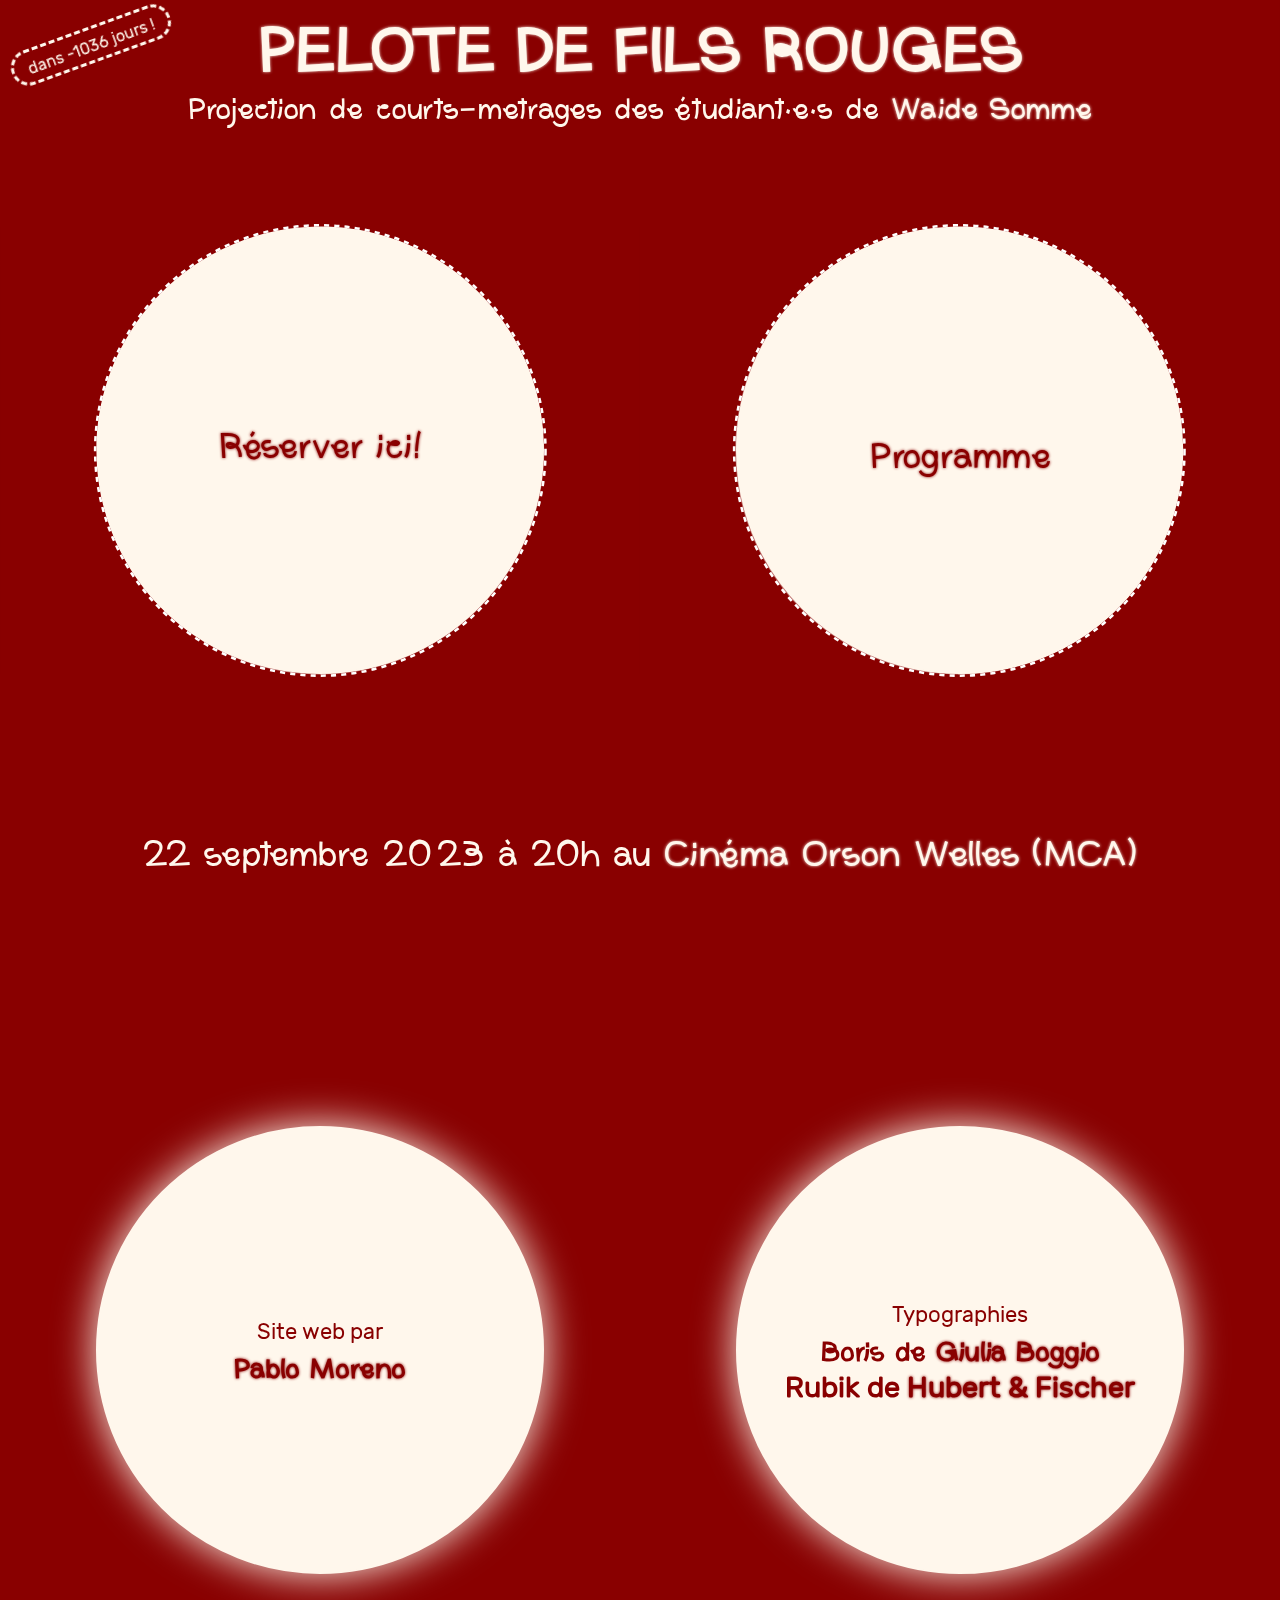
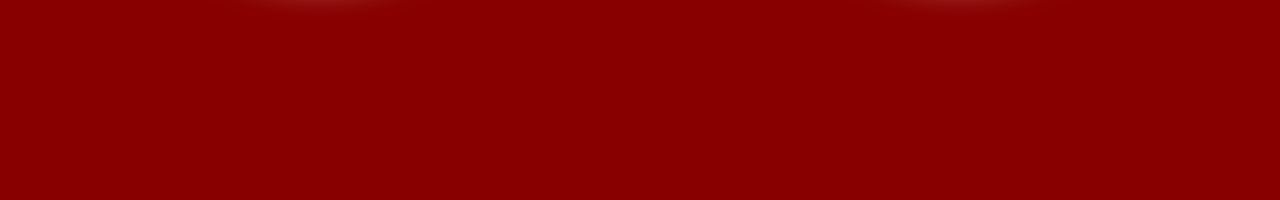
==== commit 5e0ee0b3: "uppdate" ====
--- a/index.html
+++ b/index.html
@@ -7,6 +7,7 @@
     <meta name="viewport" content="width=device-width, initial-scale=1.0">
 
     <title>Pelote de Fils Rouges</title>
+    
     <meta name="title" content="Pelote de Fils Rouges">
     <meta name="description"
         content="Projection de courts-metrages des étudiant·e·s de Waide Somme le 22/09/23 à la MCA d'Amiens.">
@@ -26,6 +27,17 @@
 
     <script data-goatcounter="https://fils-rouges.goatcounter.com/count" async src="//gc.zgo.at/count.js"></script>
 
+    <style>
+
+        :root{
+                --color-primary: #890000  !important;
+        }
+
+        .box {
+    background-image: url(assets/b35.svg) !important;
+
+}
+    </style>
 </head>
 
 <body>
@@ -83,8 +95,9 @@
 
         </div>
         <div class="cote droite ">
-            <p>Typographie</p>
+            <p>Typographies</p>
             <h4>Boris de <a href="https://giuliaboggio.xyz/" target="_blank">Giulia Boggio</a></h4>
+            <h4 style="font-family: 'rubikregular'">Rubik de <a href="https://fonts.google.com/specimen/Rubik" target="_blank">Hubert & Fischer</a></h4>
         </div>
 
     </div>
--- a/assets/css/style.css
+++ b/assets/css/style.css
@@ -5,6 +5,15 @@
     font-weight: normal;
     font-style: normal;
 
+}
+
+@font-face {
+    font-family: 'rubikregular';
+    src: url('../fonts/rubik-regular-webfont.woff2') format('woff2'),
+         url('../fonts/rubik-regular-webfont.woff') format('woff');
+    font-weight: normal;
+    font-style: normal;
+    font-display: swap
 }
 
 :root {
@@ -64,7 +73,7 @@
 }
 
 a {
-    text-decoration: underline;
+    text-decoration: none;
     color: inherit;
     display: inline;
     -webkit-text-decoration-style: dashed;
@@ -74,16 +83,18 @@
 a:hover {
     color: inherit;
     -webkit-animation: clignottement .1s infinite linear;
-    animation: clignottement .1s infinite linear;
+    animation: clignottement .1s 3 linear;
     cursor: pointer;
 }
 
 p {
     text-align: center;
     width: 90%;
-    font-size: 1.2rem;
+    font-size: 1.7vmax;
     line-height: 1.2;
     margin: 8px 0 20px 0;
+    font-family: 'rubikregular', sans-serif;
+    /*! font-weight: 500; */
 }
 
 
@@ -116,7 +127,7 @@
     margin: 0 auto 0 auto;
     width: 90%;
 
-    font-size: 3rem;
+    font-size: 5vmax;
     text-shadow: 0 0 3px var(--color-secondary);
 }
 
@@ -137,21 +148,21 @@
     color: var(--color-secondary);
     z-index: 3;
 
-    font-size: 1.8rem;
+    font-size: 3vw;
 }
 
 h3 {
     margin: 0;
     text-align: center;
     /* text-transform: uppercase; */
-    font-size: 1.7rem;
+    font-size: 3vmax;
 }
 
 
 h4 {
     margin: 0;
     text-align: center;
-    font-size: 1.7rem;
+    font-size: 2.3vmax;
 }
 
 .programme h1 {
@@ -170,7 +181,7 @@
     text-decoration: none;
     z-index: 3;
 
-    font-size: 1.7rem;
+    font-size: 2.5vmax;
     text-shadow: 0 0 3px var(--color-primary);
     display: -webkit-box;
     display: -ms-flexbox;
@@ -187,8 +198,8 @@
 
 #demo {
     position: fixed;
-    top: 30px;
-    left: 20px;
+    top: 20px;
+    left: 10px;
     font-size: 1rem;
     /* border: 2px dashed var(--color-secondary); */
     border-radius: 999px;
@@ -203,12 +214,13 @@
     -webkit-transform: rotate(-20deg);
         -ms-transform: rotate(-20deg);
             transform: rotate(-20deg);
+    font-family: 'rubikregular', sans-serif;
 }
 
 .moovingBorder, .TRUE {
     outline: 3px dashed var(--color-secondary);
-    -webkit-box-shadow: 0 0 0 3px var(--color-primary);
-            box-shadow: 0 0 0 3px var(--color-primary);
+    -webkit-box-shadow: 0 0 0 2px var(--color-primary);
+            box-shadow: 0 0 0 2px var(--color-primary);
     -webkit-animation: 1s animateBorder infinite;
             animation: 1s animateBorder infinite;
 }
@@ -216,16 +228,16 @@
 @-webkit-keyframes animateBorder {
     to {
         outline-color: var(--color-primary);
-        -webkit-box-shadow: 0 0 0 3px var(--color-secondary);
-                box-shadow: 0 0 0 3px var(--color-secondary);
+        -webkit-box-shadow: 0 0 0 2px var(--color-secondary);
+                box-shadow: 0 0 0 2px var(--color-secondary);
     }
 }
 
 @keyframes animateBorder {
     to {
         outline-color: var(--color-primary);
-        -webkit-box-shadow: 0 0 0 3px var(--color-secondary);
-                box-shadow: 0 0 0 3px var(--color-secondary);
+        -webkit-box-shadow: 0 0 0 2px var(--color-secondary);
+                box-shadow: 0 0 0 2px var(--color-secondary);
     }
 }
 
@@ -236,13 +248,13 @@
     background-color: var(--color-primary);
     width: 100vw;
     height: 100vh;
-    padding: 0 0 50px 0;
+    padding: 0 0 70px 0;
     -webkit-box-sizing: border-box;
             box-sizing: border-box;
     border: none;
     color: var(--color-secondary);
     display: grid;
-    font-size: 1.7rem;
+    font-size: 2.5vmax;
     line-height: 1.2;
     overflow: scroll;
     text-align: center;
@@ -300,6 +312,7 @@
 .table {
     width: 80%;
     margin: auto;
+    font-family: 'rubikregular', sans-serif;
 }
 
 .TRUE {
@@ -307,7 +320,7 @@
     width: -moz-fit-content;
     width: fit-content;
     border-radius: 999px;
-    margin: 5vw 0 3vw 0;
+    margin: 5vmax 0 3vw 0;
     text-shadow: none !important;
     border-bottom: none !important;
 }
@@ -327,7 +340,7 @@
     display: -webkit-box;
     display: -ms-flexbox;
     display: flex;
-    border-bottom: 2px dashed var(--color-secondary);
+    border-bottom: 1px dashed var(--color-secondary);
     color: var(--color-secondary);
     padding: 12px 20px 10px 20px;
     -webkit-box-pack: justify;
@@ -373,7 +386,10 @@
     text-align: center;
     max-width: 400px;
 
-    font-size: 1rem;
+    font-size: 1.3vmax;
+    font-family: Rubik;
+    font-family: 'rubikregular', sans-serif;
+    /*! font-weight: 500; */
 }
 
 .lien {
@@ -514,13 +530,23 @@
     /*! filter: blur(0px); */
 }
 
-.big .gauche {
+.big .gauche, .final .gauche {
     padding: 20px;
-}
+    background-color: var(--color-secondary);
+}
+
 
 .droite {
+    padding: 30px 30px 10px 30px;
+}
+
+.final .droite{
     padding: 30px;
 }
+
+.gauche {
+    background-color: var(--color-primary);
+  }
 
 .turn {
     -webkit-animation: tourning 4s linear infinite;
@@ -558,10 +584,10 @@
     position: fixed;
     z-index: 0;
     height: calc(var(--vh, 1vh) * 100);
-    width: 2px;
+    width: 0;
     top: 0;
     /* background-color: var(--color-secondary); */
-    border: 1.5px dashed var(--color-secondary);
+    border: 1px dashed var(--color-secondary);
 
     /* display: none; */
 }
@@ -593,7 +619,7 @@
 @media screen and (max-width: 950px) and (orientation:portrait) {
     .programme {
         display: block !important;
-        font-size: 1.4rem;
+        font-size: 3vmax;
     }
 
     .table {
@@ -622,6 +648,7 @@
                 justify-content: center;
         padding: 8px 15px 5px 15px;
         z-index: 999;
+        font-family: 'rubikregular', sans-serif;
     }
 
     .infoRotation span {
@@ -649,16 +676,16 @@
     }
 
     .topHead span {
-        font-size: 1rem;
+        font-size: 3vmax;
     }
 
     h1 {
-        font-size: 1.7rem;
+        font-size: 5vmax;
     }
 
     h2 {
         bottom: var(--spacing-s) !important;
-        font-size: 1.4rem;
+        /*! font-size: 1.4rem; */
     }
 
     .programme {
@@ -671,6 +698,10 @@
         font-size: 0.7rem;
     }
 
+    .droite {
+        padding: 15px;
+    }
+
     .close {
         display: none !important;
     }
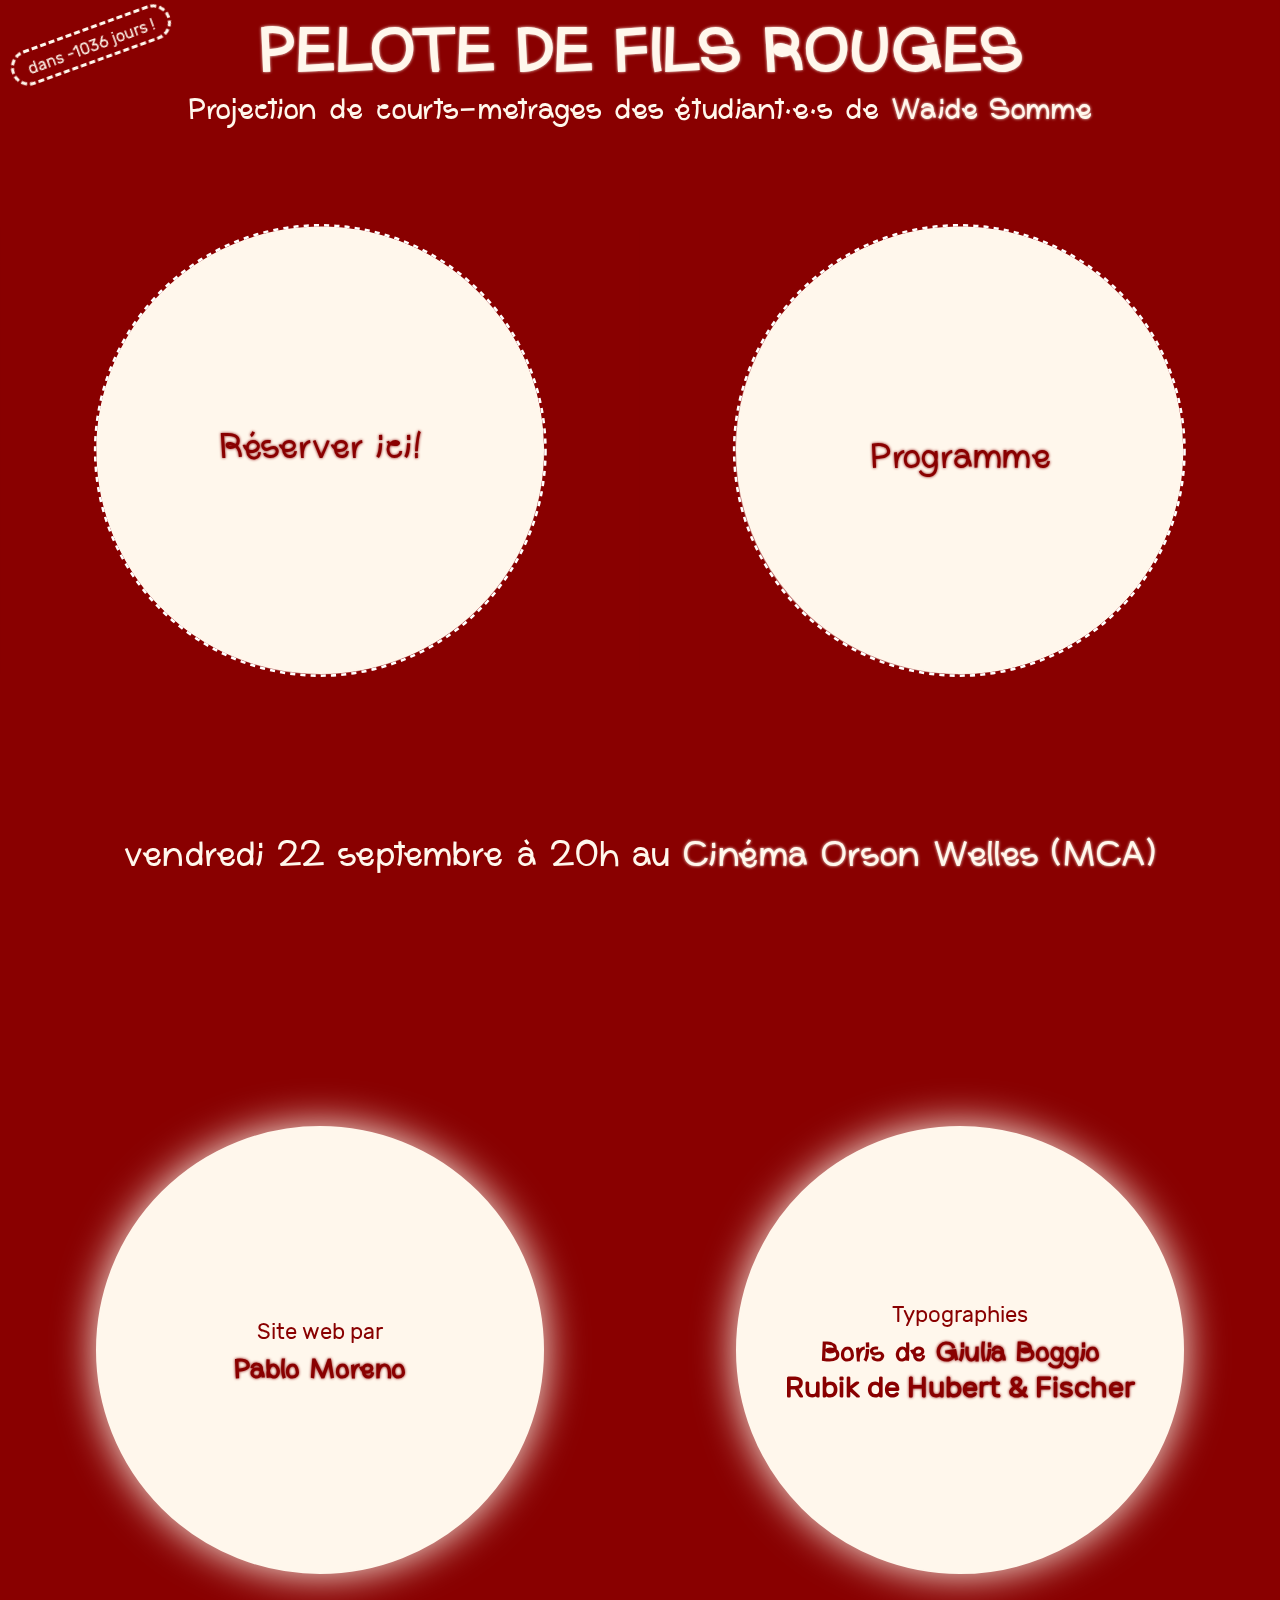
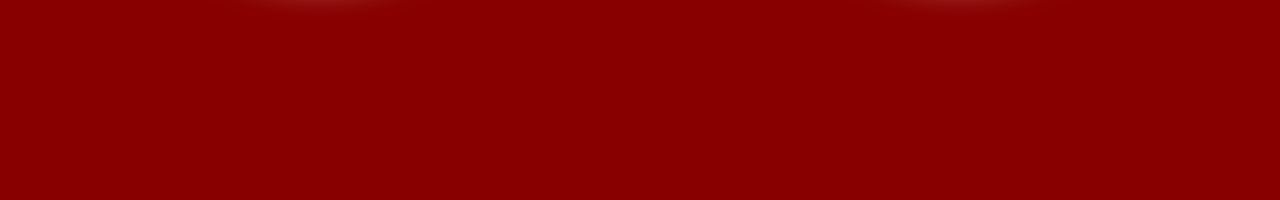
==== commit bfe12264: "updates" ====
--- a/index.html
+++ b/index.html
@@ -42,6 +42,10 @@
 
 <body>
 
+        <div class="progress-container">
+          <div class="progress-bar"></div>
+        </div>
+
     <div class="box overlayg"></div>
     <div class="box overlayd"></div>
     <div class="line one"></div>
@@ -67,7 +71,7 @@
         <span>Projection de courts-metrages des étudiant·e·s de <a href="https://waide-somme.fr" target="_blank">Waide Somme</a></span>
     </div>
 
-    <h2>22 septembre 2023 à 20h au <a href="https://goo.gl/maps/FtnqiNvVgiZJjsDT9" target="_blank">Cinéma Orson Welles (MCA)</a>
+    <h2>vendredi 22 septembre à 20h au <a href="https://goo.gl/maps/FtnqiNvVgiZJjsDT9" target="_blank">Cinéma Orson Welles (MCA)</a>
     </h2>
 
     <div class="block big" style="font-size: 3vw;">
--- a/assets/css/style.css
+++ b/assets/css/style.css
@@ -10,7 +10,7 @@
 @font-face {
     font-family: 'rubikregular';
     src: url('../fonts/rubik-regular-webfont.woff2') format('woff2'),
-         url('../fonts/rubik-regular-webfont.woff') format('woff');
+        url('../fonts/rubik-regular-webfont.woff') format('woff');
     font-weight: normal;
     font-style: normal;
     font-display: swap
@@ -59,18 +59,59 @@
 
 html {
     text-rendering: optimizeLegibility;
-    scroll-behavior: smooth;
     height: 100%;
     width: 100%;
     overflow: scroll;
     overflow-x: hidden;
     font-family: 'boris', Arial, Helvetica, sans-serif;
+
+    scroll-behavior: smooth;
+    -ms-overflow-style: none;
+    scrollbar-width: none;
+}
+
+html::-webkit-scrollbar {
+    display: none;
 }
 
 * {
     -webkit-box-sizing: border-box;
     box-sizing: border-box;
 }
+
+/******************* TEXTE SELECTOR *******************/
+::-moz-selection {
+    color: var(--color-primary);
+    background: var(--color-secondary);
+}
+
+::selection {
+    color: var(--color-primary);
+    background: var(--color-secondary);
+}
+
+
+
+.progress-container {
+    top: 5px;
+    z-index: 997;
+
+    position: fixed;
+    right: 5px;
+    width: 7px;
+    height: calc(var(--vh, 1vh) * 100 - 10px);
+    /* background: black; */
+
+}
+
+.progress-bar {
+    height: 0px;
+    background: var(--color-secondary);
+    width: 7px;
+    box-shadow: 0px 0px 10px hsl(0deg 0% 0% / 50%);
+    border-radius: 999px;
+}
+
 
 a {
     text-decoration: none;
@@ -188,8 +229,8 @@
     display: flex;
     -webkit-box-orient: vertical;
     -webkit-box-direction: normal;
-        -ms-flex-direction: column;
-            flex-direction: column;
+    -ms-flex-direction: column;
+    flex-direction: column;
 }
 
 .topHead a {
@@ -212,24 +253,25 @@
     color: var(--color-secondary);
     z-index: 99;
     -webkit-transform: rotate(-20deg);
-        -ms-transform: rotate(-20deg);
-            transform: rotate(-20deg);
+    -ms-transform: rotate(-20deg);
+    transform: rotate(-20deg);
     font-family: 'rubikregular', sans-serif;
 }
 
-.moovingBorder, .TRUE {
+.moovingBorder,
+.TRUE {
     outline: 3px dashed var(--color-secondary);
     -webkit-box-shadow: 0 0 0 2px var(--color-primary);
-            box-shadow: 0 0 0 2px var(--color-primary);
+    box-shadow: 0 0 0 2px var(--color-primary);
     -webkit-animation: 1s animateBorder infinite;
-            animation: 1s animateBorder infinite;
+    animation: 1s animateBorder infinite;
 }
 
 @-webkit-keyframes animateBorder {
     to {
         outline-color: var(--color-primary);
         -webkit-box-shadow: 0 0 0 2px var(--color-secondary);
-                box-shadow: 0 0 0 2px var(--color-secondary);
+        box-shadow: 0 0 0 2px var(--color-secondary);
     }
 }
 
@@ -237,7 +279,7 @@
     to {
         outline-color: var(--color-primary);
         -webkit-box-shadow: 0 0 0 2px var(--color-secondary);
-                box-shadow: 0 0 0 2px var(--color-secondary);
+        box-shadow: 0 0 0 2px var(--color-secondary);
     }
 }
 
@@ -250,7 +292,7 @@
     height: 100vh;
     padding: 0 0 70px 0;
     -webkit-box-sizing: border-box;
-            box-sizing: border-box;
+    box-sizing: border-box;
     border: none;
     color: var(--color-secondary);
     display: grid;
@@ -261,8 +303,15 @@
 
     display: none;
     -ms-scroll-chaining: none;
-        overscroll-behavior: contain;
-
+    overscroll-behavior: contain;
+
+    scroll-behavior: smooth;
+    -ms-overflow-style: none;
+    scrollbar-width: none;
+}
+
+.programme::-webkit-scrollbar {
+    display: none;
 }
 
 .infoRotation,
@@ -282,23 +331,23 @@
     display: -ms-flexbox;
     display: flex;
     -ms-flex-line-pack: center;
-        align-content: center;
+    align-content: center;
     -webkit-box-align: center;
-        -ms-flex-align: center;
-            align-items: center;
+    -ms-flex-align: center;
+    align-items: center;
     -webkit-box-pack: center;
-        -ms-flex-pack: center;
-            justify-content: center;
+    -ms-flex-pack: center;
+    justify-content: center;
     border-radius: 999px;
     position: fixed;
     top: 20px;
     right: 20px;
     aspect-ratio: 1;
     -webkit-transform: rotate(10deg);
-        -ms-transform: rotate(10deg);
-            transform: rotate(10deg);
+    -ms-transform: rotate(10deg);
+    transform: rotate(10deg);
     -webkit-box-shadow: 0 0 30px var(--color-secondary);
-            box-shadow: 0 0 30px var(--color-secondary);
+    box-shadow: 0 0 30px var(--color-secondary);
     text-decoration: none;
     font-size: 2.2rem;
     z-index: 999;
@@ -327,7 +376,7 @@
 
 .TRUE:hover {
     -webkit-animation: none;
-            animation: none;
+    animation: none;
     cursor: default;
 }
 
@@ -344,17 +393,17 @@
     color: var(--color-secondary);
     padding: 12px 20px 10px 20px;
     -webkit-box-pack: justify;
-        -ms-flex-pack: justify;
-            justify-content: space-between;
+    -ms-flex-pack: justify;
+    justify-content: space-between;
     text-decoration: none;
     text-shadow: 0 0 3px var(--color-secondary);
 }
 
-.table span:nth-last-child(even){
+.table span:nth-last-child(even) {
     text-align: left;
 }
 
-.table span:nth-last-child(odd){
+.table span:nth-last-child(odd) {
     text-align: right;
     max-width: 70%;
 }
@@ -366,8 +415,8 @@
     text-align: left;
     grid-template-columns: auto auto;
     -webkit-box-pack: justify;
-        -ms-flex-pack: justify;
-            justify-content: space-between;
+    -ms-flex-pack: justify;
+    justify-content: space-between;
     padding: 0 10px 0 10px;
 }
 
@@ -417,7 +466,7 @@
 
 .filtre-nb {
     -webkit-filter: grayscale(100%) sepia(100%) hue-rotate(300deg);
-            filter: grayscale(100%) sepia(100%) hue-rotate(300deg);
+    filter: grayscale(100%) sepia(100%) hue-rotate(300deg);
 }
 
 .center {
@@ -530,7 +579,8 @@
     /*! filter: blur(0px); */
 }
 
-.big .gauche, .final .gauche {
+.big .gauche,
+.final .gauche {
     padding: 20px;
     background-color: var(--color-secondary);
 }
@@ -540,13 +590,13 @@
     padding: 30px 30px 10px 30px;
 }
 
-.final .droite{
+.final .droite {
     padding: 30px;
 }
 
 .gauche {
     background-color: var(--color-primary);
-  }
+}
 
 .turn {
     -webkit-animation: tourning 4s linear infinite;
@@ -635,17 +685,17 @@
         left: 50vw;
         color: var(--color-primary);
         -webkit-transform: translateX(-50%);
-            -ms-transform: translateX(-50%);
-                transform: translateX(-50%);
+        -ms-transform: translateX(-50%);
+        transform: translateX(-50%);
         -webkit-box-align: center;
-            -ms-flex-align: center;
-                align-items: center;
+        -ms-flex-align: center;
+        align-items: center;
         background-color: var(--color-secondary);
         border-radius: 999px;
         text-align: center;
         -webkit-box-pack: center;
-            -ms-flex-pack: center;
-                justify-content: center;
+        -ms-flex-pack: center;
+        justify-content: center;
         padding: 8px 15px 5px 15px;
         z-index: 999;
         font-family: 'rubikregular', sans-serif;
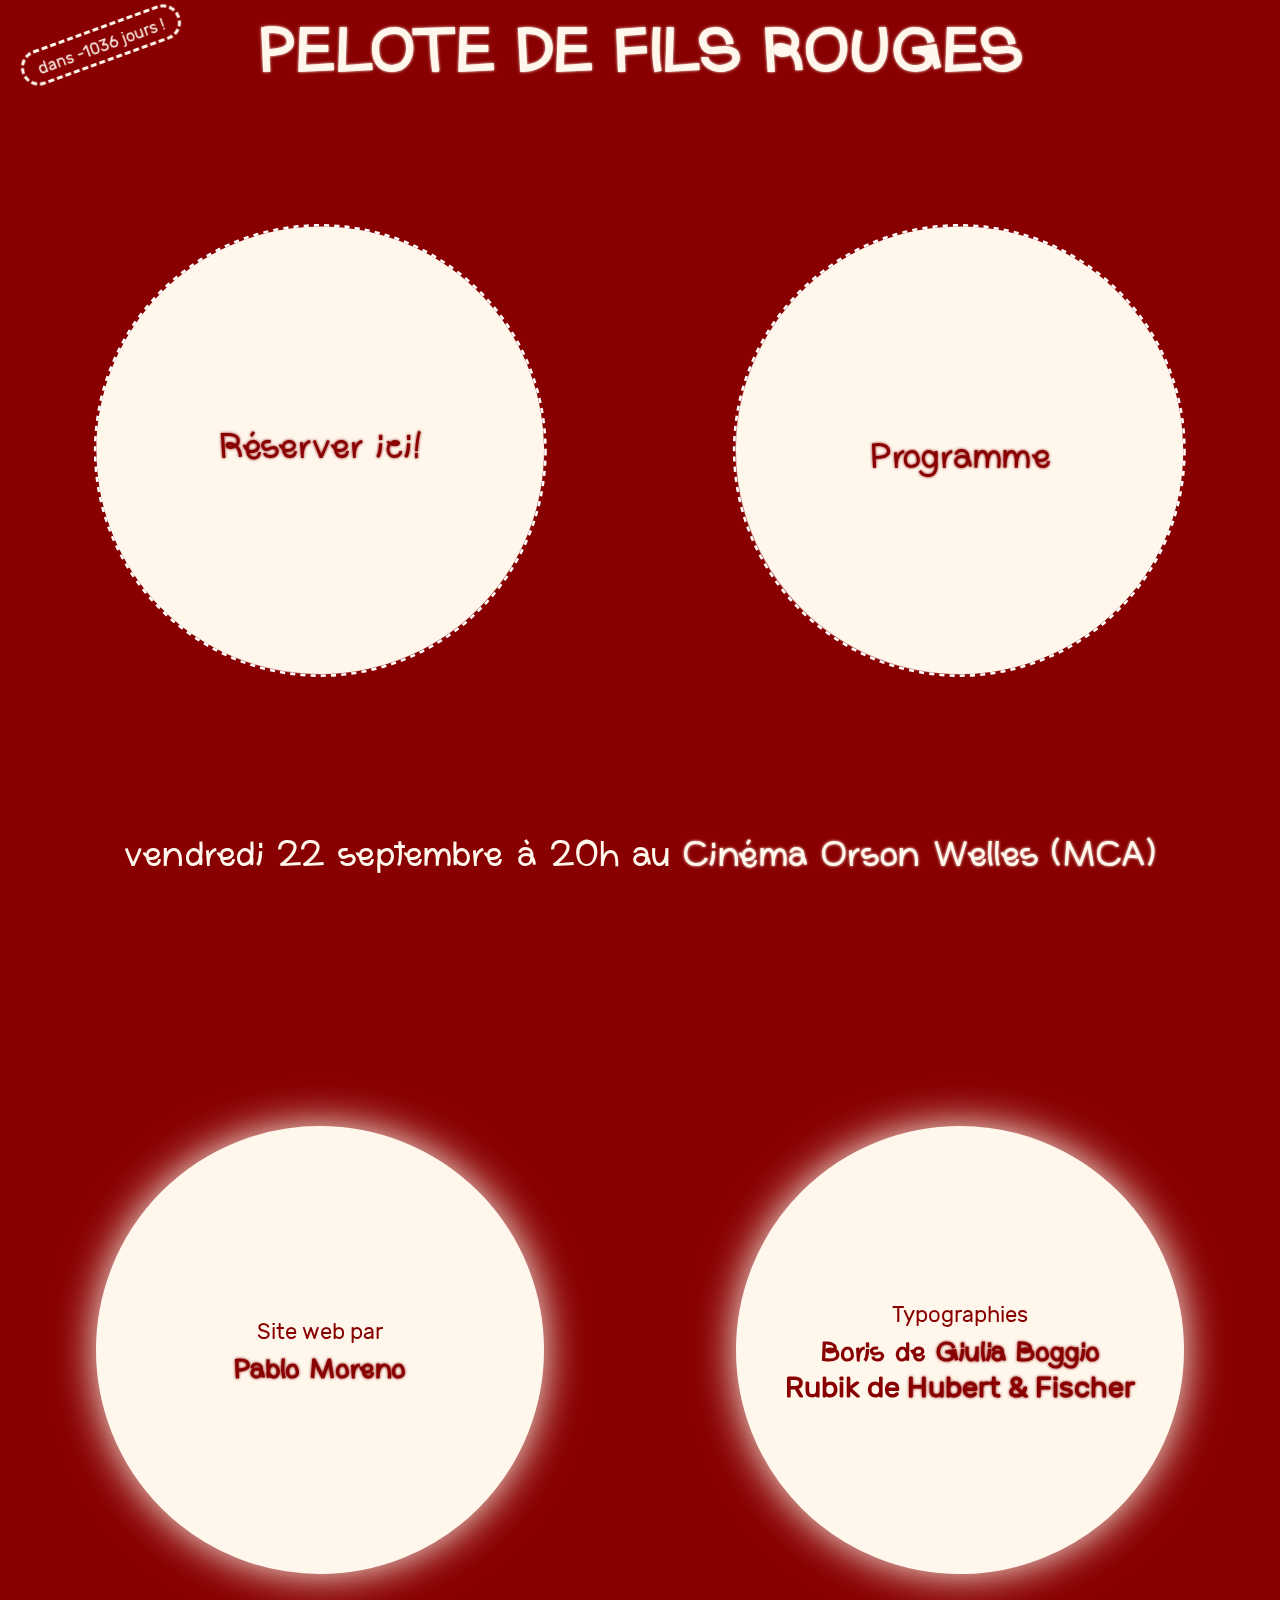
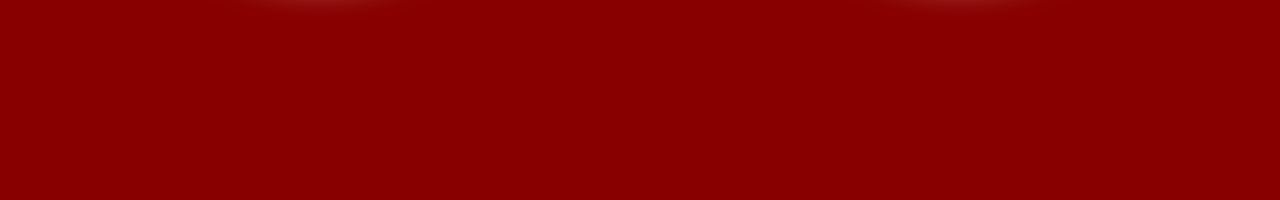
==== commit ac5362ec: "upp" ====
--- a/index.html
+++ b/index.html
@@ -62,13 +62,12 @@
 
     <div class="programme">
         <h1 id="titreProg"><a>Pelote de fils rouges</a></h1>
-        <span>Programme de la séance</span>
+        <span>Projection de courts-metrages des étudiant·e·s de <a href="https://waide-somme.fr" target="_blank">Waide Somme</a></span>
         <div class="table"></div>
     </div>
 
     <div class="topHead">
         <h1><a href="#top">Pelote de fils rouges</a></h1>
-        <span>Projection de courts-metrages des étudiant·e·s de <a href="https://waide-somme.fr" target="_blank">Waide Somme</a></span>
     </div>
 
     <h2>vendredi 22 septembre à 20h au <a href="https://goo.gl/maps/FtnqiNvVgiZJjsDT9" target="_blank">Cinéma Orson Welles (MCA)</a>
--- a/assets/css/style.css
+++ b/assets/css/style.css
@@ -240,7 +240,7 @@
 #demo {
     position: fixed;
     top: 20px;
-    left: 10px;
+    left: 20px;
     font-size: 1rem;
     /* border: 2px dashed var(--color-secondary); */
     border-radius: 999px;
@@ -726,16 +726,16 @@
     }
 
     .topHead span {
-        font-size: 3vmax;
+        font-size: 2.5vmax;
     }
 
     h1 {
-        font-size: 5vmax;
+        font-size: 4vmax;
     }
 
     h2 {
         bottom: var(--spacing-s) !important;
-        /*! font-size: 1.4rem; */
+        font-size: 2.5vmax;
     }
 
     .programme {
@@ -745,7 +745,7 @@
     #demo {
         top: 15px;
         left: 10px;
-        font-size: 0.7rem;
+        font-size: 0.6rem;
     }
 
     .droite {
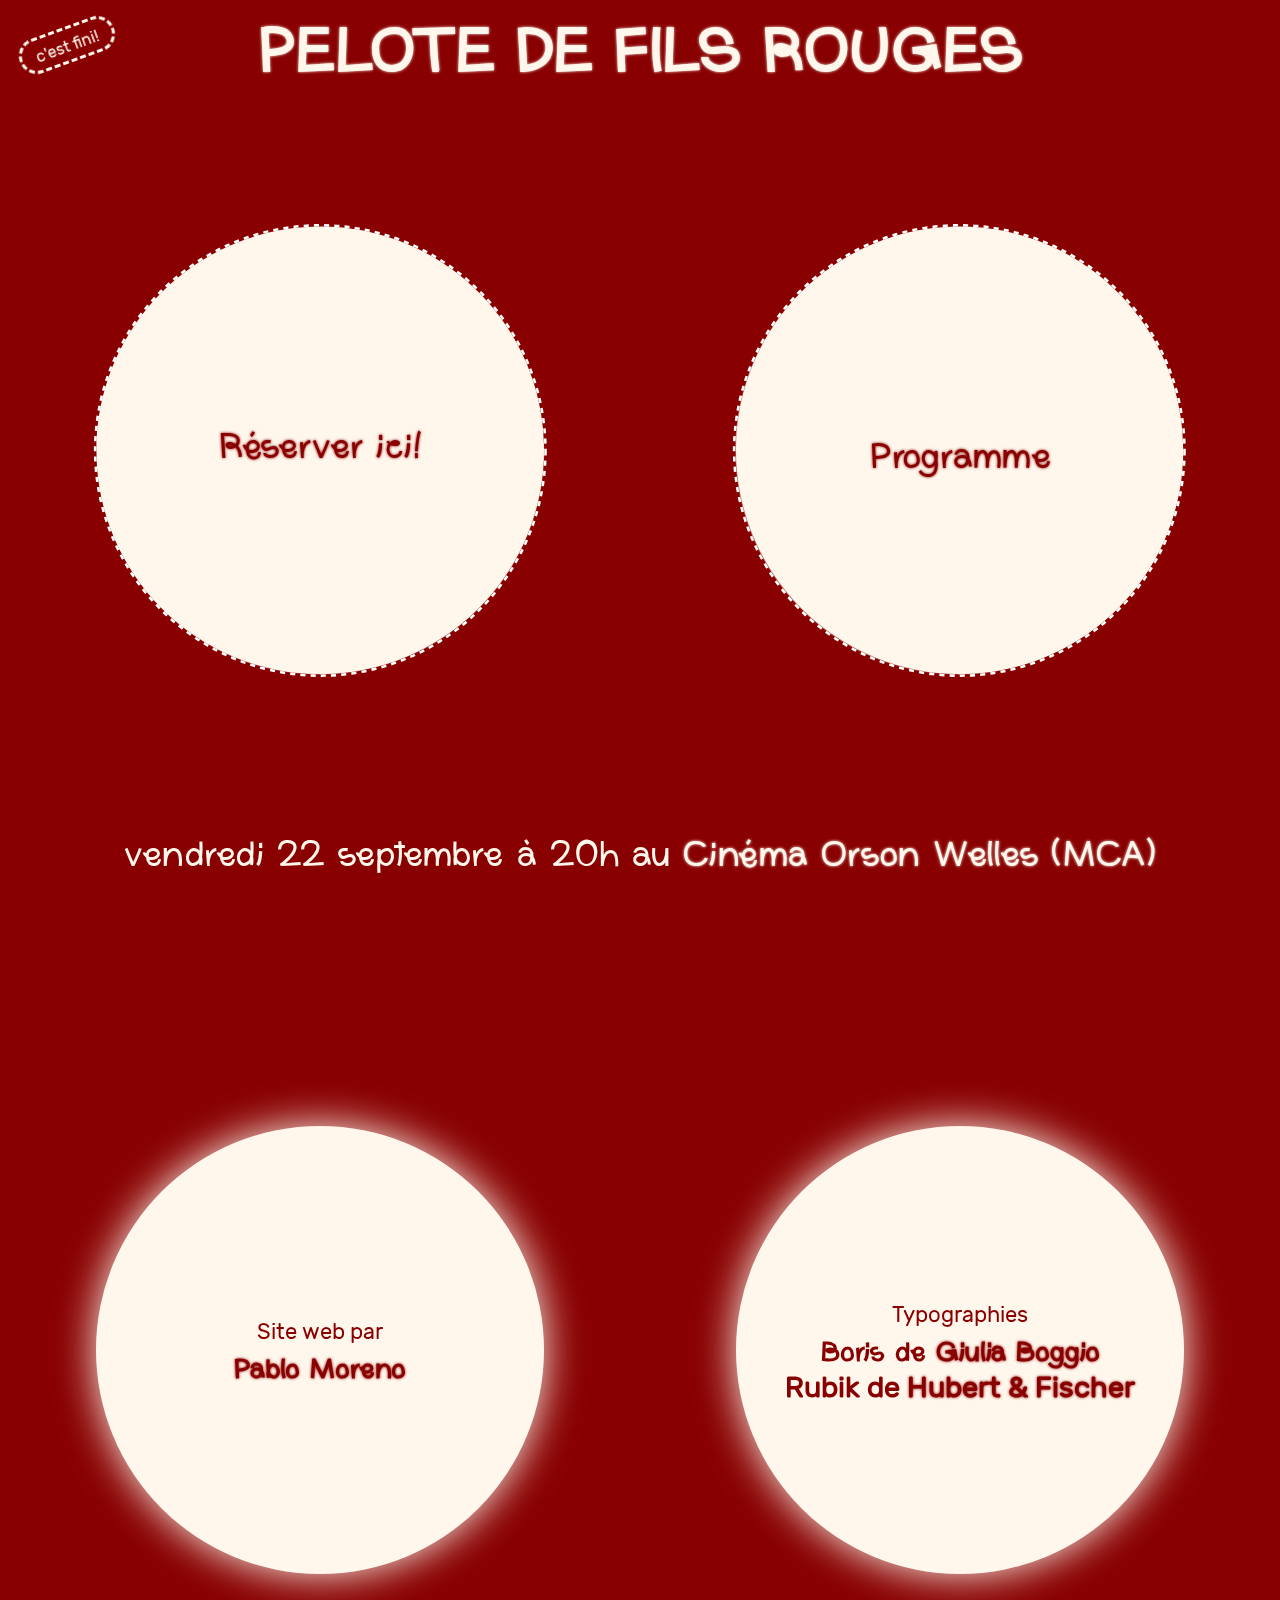
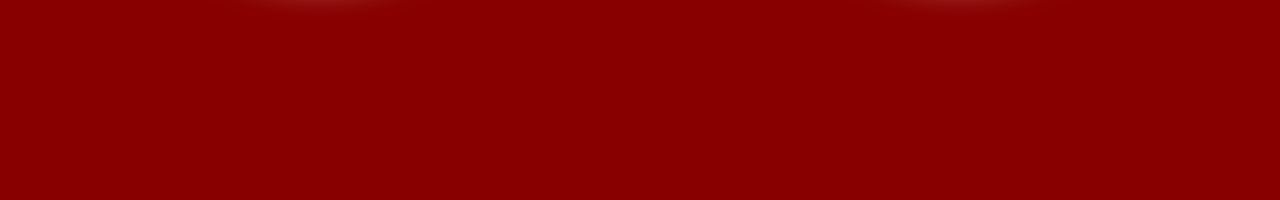
==== commit 4ffb3312: "c'est fini!" ====
--- a/index.html
+++ b/index.html
@@ -51,7 +51,7 @@
     <div class="line one"></div>
     <div class="line two"></div>
 
-    <span class="moovingBorder" id="demo">dans <span id="count"></span> jours !</span>
+    <span class="moovingBorder" id="demo">c'est fini!</span>
 
     <a class="close">❡</a>
 
--- a/assets/css/style.css
+++ b/assets/css/style.css
@@ -571,7 +571,6 @@
     justify-content: center;
     border-radius: 50%;
     background-color: var(--color-secondary);
-    border: 2px solid var(--color-secondary);
     -webkit-box-shadow: 0 0px 40px hsla(0, 0%, 0%, 0.1);
     box-shadow: 0 0px 40px var(--color-secondary);
 
